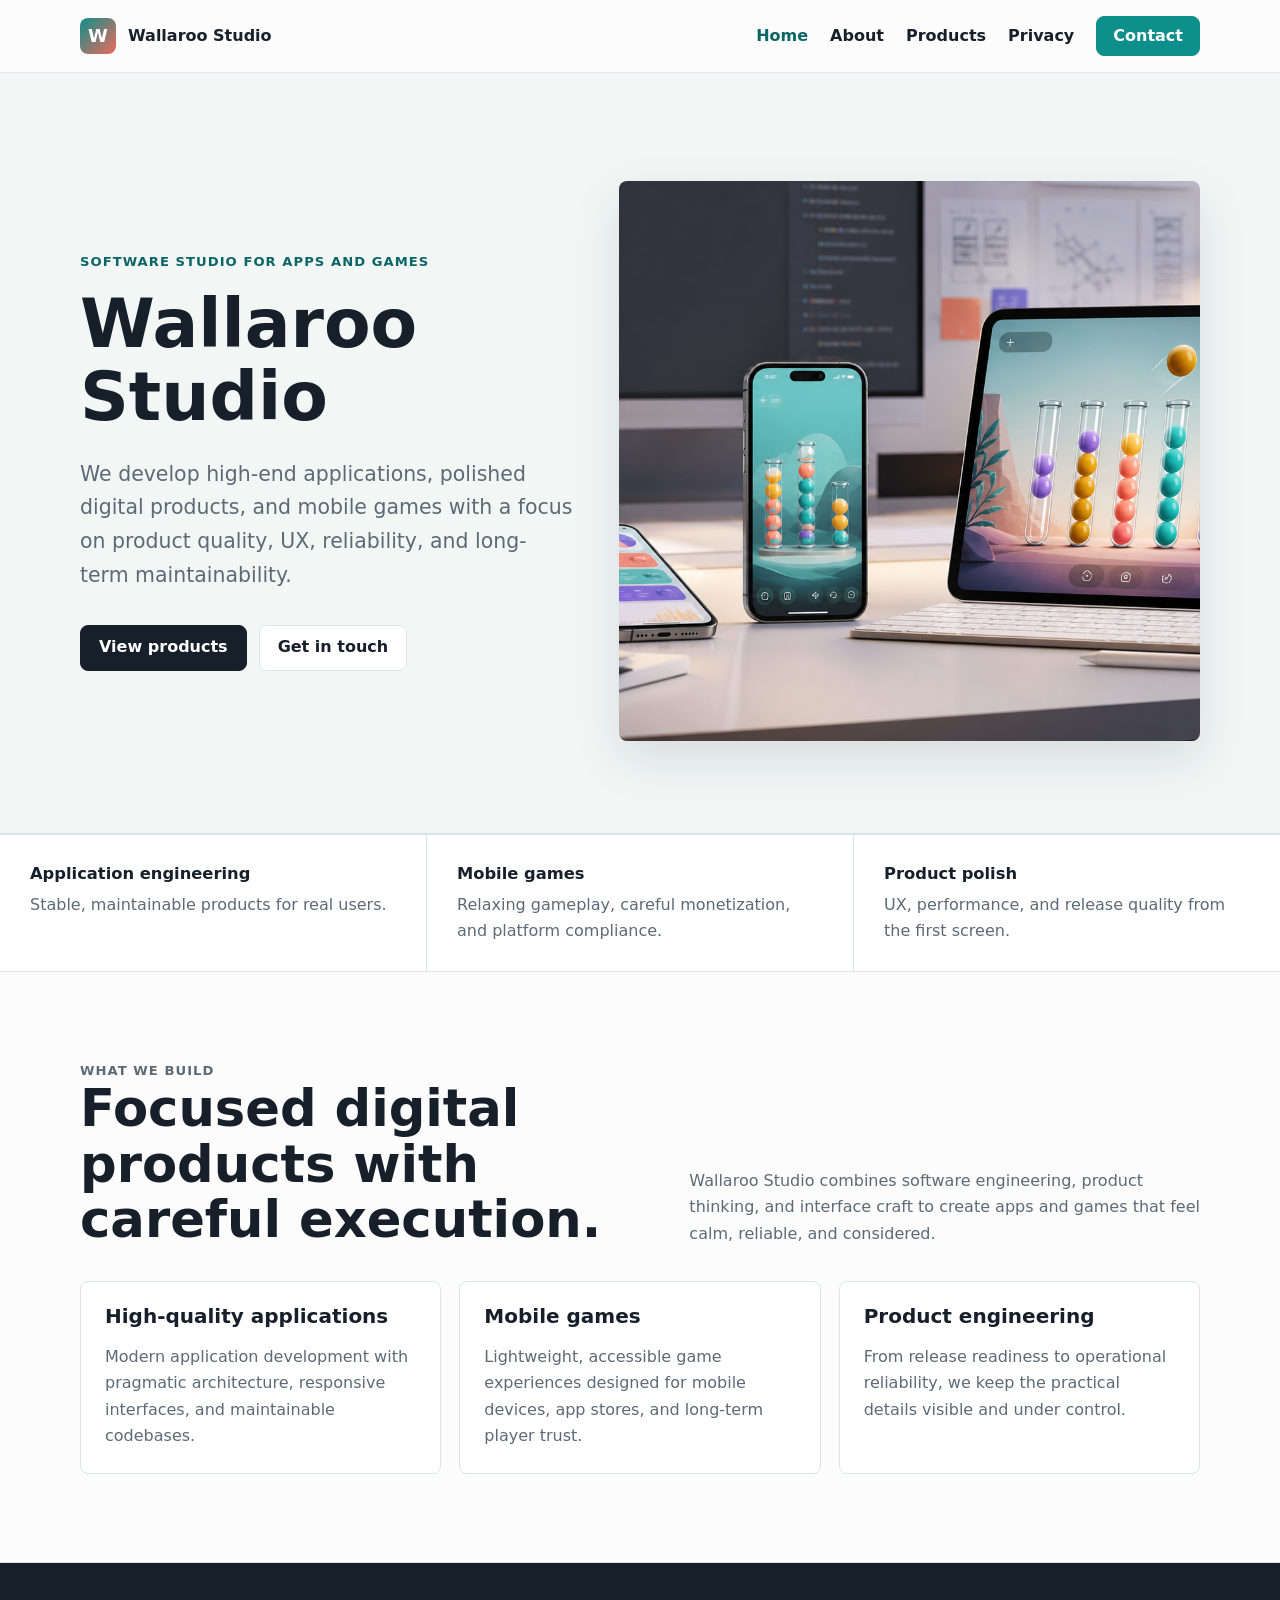
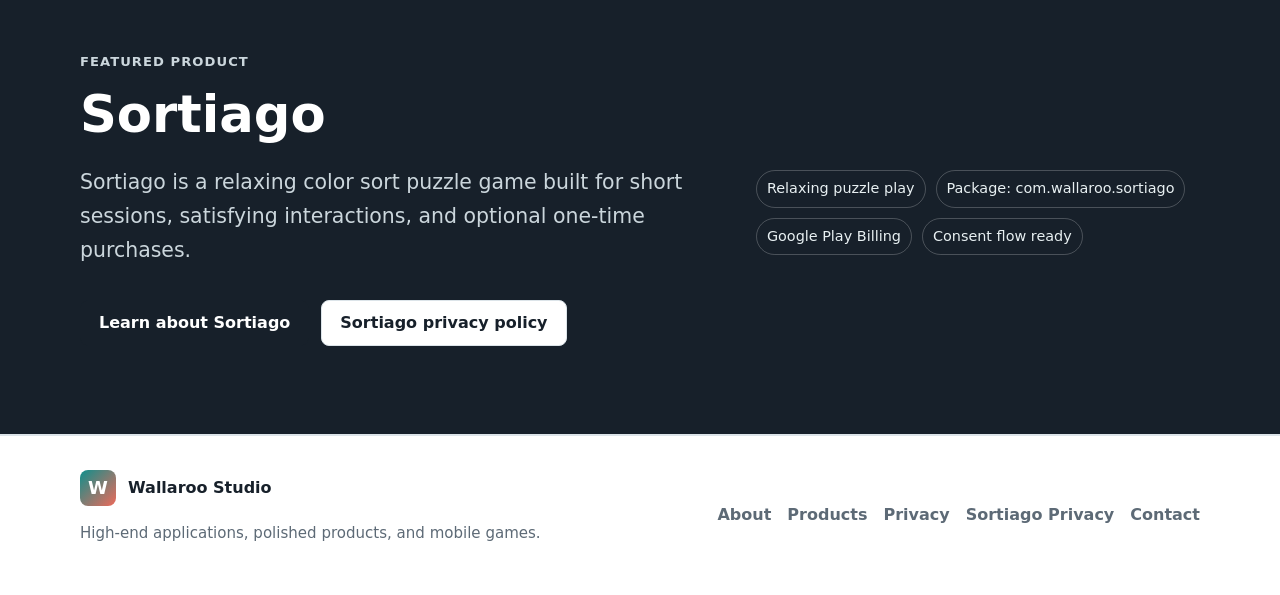
==== index.html @ 77008ae0 "init commit" ====
<!doctype html>
<html lang="en">
  <head>
    <meta charset="utf-8">
    <meta name="viewport" content="width=device-width, initial-scale=1">
    <title>Wallaroo Studio | High-End Applications and Mobile Games</title>
    <meta name="description" content="Wallaroo Studio develops polished applications, dependable digital products, and relaxing mobile games including Sortiago.">
    <link rel="canonical" href="https://wallaroo.studio/">
    <meta property="og:title" content="Wallaroo Studio">
    <meta property="og:description" content="High-end applications, product engineering, UX, reliability, and mobile games.">
    <meta property="og:type" content="website">
    <meta property="og:url" content="https://wallaroo.studio/">
    <link rel="icon" href="/assets/logo.svg" type="image/svg+xml">
    <link rel="stylesheet" href="/assets/site.css">
  </head>
  <body>
    <header class="site-header">
      <nav class="nav" aria-label="Main navigation">
        <a class="brand" href="/">
          <span class="brand-mark" aria-hidden="true">W</span>
          <span>Wallaroo Studio</span>
        </a>
        <ul class="nav-links">
          <li><a href="/" aria-current="page">Home</a></li>
          <li><a href="/about/">About</a></li>
          <li><a href="/products/">Products</a></li>
          <li><a href="/privacy/">Privacy</a></li>
          <li><a class="nav-cta" href="/contact/">Contact</a></li>
        </ul>
      </nav>
    </header>

    <main>
      <section class="hero">
        <div class="hero-inner">
          <div>
            <p class="eyebrow">Software studio for apps and games</p>
            <h1>Wallaroo Studio</h1>
            <p class="lead">
              We develop high-end applications, polished digital products, and mobile games with a focus on product quality, UX, reliability, and long-term maintainability.
            </p>
            <div class="hero-actions">
              <a class="button" href="/products/">View products</a>
              <a class="button secondary" href="/contact/">Get in touch</a>
            </div>
          </div>
          <div class="hero-media">
            <img src="/assets/studio-apps-hero.png" alt="Premium mobile app and color sort puzzle interfaces on studio devices">
          </div>
        </div>
      </section>

      <section class="proof-strip" aria-label="Studio focus">
        <div class="proof-item">
          <strong>Application engineering</strong>
          <span>Stable, maintainable products for real users.</span>
        </div>
        <div class="proof-item">
          <strong>Mobile games</strong>
          <span>Relaxing gameplay, careful monetization, and platform compliance.</span>
        </div>
        <div class="proof-item">
          <strong>Product polish</strong>
          <span>UX, performance, and release quality from the first screen.</span>
        </div>
      </section>

      <section class="section">
        <div class="section-heading">
          <div>
            <p class="eyebrow">What we build</p>
            <h2>Focused digital products with careful execution.</h2>
          </div>
          <p>
            Wallaroo Studio combines software engineering, product thinking, and interface craft to create apps and games that feel calm, reliable, and considered.
          </p>
        </div>
        <div class="grid">
          <article class="card">
            <h3>High-quality applications</h3>
            <p>Modern application development with pragmatic architecture, responsive interfaces, and maintainable codebases.</p>
          </article>
          <article class="card">
            <h3>Mobile games</h3>
            <p>Lightweight, accessible game experiences designed for mobile devices, app stores, and long-term player trust.</p>
          </article>
          <article class="card">
            <h3>Product engineering</h3>
            <p>From release readiness to operational reliability, we keep the practical details visible and under control.</p>
          </article>
        </div>
      </section>

      <section class="feature-band">
        <div class="section">
          <div>
            <p class="eyebrow">Featured product</p>
            <h2>Sortiago</h2>
            <p class="lead">
              Sortiago is a relaxing color sort puzzle game built for short sessions, satisfying interactions, and optional one-time purchases.
            </p>
            <div class="button-row">
              <a class="button" href="/products/">Learn about Sortiago</a>
              <a class="button secondary" href="/sortiago/privacy/">Sortiago privacy policy</a>
            </div>
          </div>
          <ul class="tag-list" aria-label="Sortiago details">
            <li>Relaxing puzzle play</li>
            <li>Package: com.wallaroo.sortiago</li>
            <li>Google Play Billing</li>
            <li>Consent flow ready</li>
          </ul>
        </div>
      </section>
    </main>

    <footer class="site-footer">
      <div class="footer-inner">
        <div>
          <a class="brand" href="/">
            <span class="brand-mark" aria-hidden="true">W</span>
            <span>Wallaroo Studio</span>
          </a>
          <p class="small">High-end applications, polished products, and mobile games.</p>
        </div>
        <div class="footer-links">
          <a href="/about/">About</a>
          <a href="/products/">Products</a>
          <a href="/privacy/">Privacy</a>
          <a href="/sortiago/privacy/">Sortiago Privacy</a>
          <a href="/contact/">Contact</a>
        </div>
      </div>
    </footer>
  </body>
</html>
---- assets/site.css ----
:root {
  color-scheme: light;
  --ink: #17202a;
  --muted: #5d6a76;
  --line: #dce4e9;
  --paper: #fbfcfb;
  --panel: #ffffff;
  --teal: #0f8f8c;
  --teal-dark: #0a6567;
  --coral: #ed6a5a;
  --amber: #d99a20;
  --violet: #7366c9;
  --shadow: 0 18px 48px rgba(23, 32, 42, 0.12);
  --radius: 8px;
  font-family:
    Inter, ui-sans-serif, system-ui, -apple-system, BlinkMacSystemFont, "Segoe UI",
    sans-serif;
}

* {
  box-sizing: border-box;
}

html {
  scroll-behavior: smooth;
}

body {
  margin: 0;
  background: var(--paper);
  color: var(--ink);
  font-size: 16px;
  line-height: 1.65;
  letter-spacing: 0;
}

img {
  display: block;
  max-width: 100%;
}

a {
  color: var(--teal-dark);
  text-underline-offset: 0.18em;
}

a:hover {
  color: var(--coral);
}

.site-header {
  position: sticky;
  top: 0;
  z-index: 10;
  border-bottom: 1px solid rgba(220, 228, 233, 0.82);
  background: rgba(251, 252, 251, 0.92);
  backdrop-filter: blur(16px);
}

.nav {
  display: flex;
  align-items: center;
  justify-content: space-between;
  gap: 24px;
  width: min(1120px, calc(100% - 40px));
  min-height: 72px;
  margin: 0 auto;
}

.brand {
  display: inline-flex;
  align-items: center;
  gap: 12px;
  color: var(--ink);
  font-weight: 800;
  text-decoration: none;
  white-space: nowrap;
}

.brand-mark {
  display: grid;
  width: 36px;
  height: 36px;
  place-items: center;
  border-radius: 8px;
  background: linear-gradient(135deg, var(--teal), var(--coral));
  color: white;
  font-size: 18px;
}

.nav-links {
  display: flex;
  align-items: center;
  gap: 22px;
  margin: 0;
  padding: 0;
  list-style: none;
}

.nav-links a {
  color: var(--ink);
  font-weight: 650;
  text-decoration: none;
}

.nav-links a[aria-current="page"] {
  color: var(--teal-dark);
}

.nav-cta {
  display: inline-flex;
  align-items: center;
  justify-content: center;
  min-height: 40px;
  padding: 0 16px;
  border: 1px solid var(--teal);
  border-radius: var(--radius);
  background: var(--teal);
  color: white !important;
}

.hero {
  position: relative;
  overflow: hidden;
  border-bottom: 1px solid var(--line);
  background: #f2f7f6;
}

.hero-inner {
  display: grid;
  grid-template-columns: minmax(0, 0.92fr) minmax(380px, 1.08fr);
  gap: 44px;
  align-items: center;
  width: min(1120px, calc(100% - 40px));
  min-height: min(760px, calc(100vh - 72px));
  margin: 0 auto;
  padding: 74px 0 58px;
}

.eyebrow {
  margin: 0 0 14px;
  color: var(--teal-dark);
  font-size: 0.82rem;
  font-weight: 800;
  letter-spacing: 0.08em;
  text-transform: uppercase;
}

h1,
h2,
h3 {
  margin: 0;
  line-height: 1.08;
  letter-spacing: 0;
}

h1 {
  max-width: 760px;
  font-size: clamp(2.45rem, 5.3vw, 5.2rem);
}

h2 {
  font-size: clamp(2rem, 4vw, 3.3rem);
}

h3 {
  font-size: 1.25rem;
}

.lead {
  max-width: 650px;
  margin: 24px 0 0;
  color: var(--muted);
  font-size: clamp(1.05rem, 2vw, 1.28rem);
}

.hero-actions,
.button-row {
  display: flex;
  flex-wrap: wrap;
  gap: 12px;
  margin-top: 32px;
}

.button {
  display: inline-flex;
  align-items: center;
  justify-content: center;
  min-height: 46px;
  padding: 0 18px;
  border: 1px solid var(--ink);
  border-radius: var(--radius);
  background: var(--ink);
  color: white;
  font-weight: 750;
  text-decoration: none;
}

.button.secondary {
  border-color: var(--line);
  background: white;
  color: var(--ink);
}

.hero-media {
  position: relative;
  min-height: 420px;
}

.hero-media img {
  width: 100%;
  height: min(560px, 60vw);
  min-height: 380px;
  object-fit: cover;
  border-radius: var(--radius);
  box-shadow: var(--shadow);
}

.proof-strip {
  display: grid;
  grid-template-columns: repeat(3, 1fr);
  gap: 1px;
  border-top: 1px solid var(--line);
  border-bottom: 1px solid var(--line);
  background: var(--line);
}

.proof-item {
  padding: 26px 30px;
  background: white;
}

.proof-item strong {
  display: block;
  font-size: 1.02rem;
}

.proof-item span {
  display: block;
  margin-top: 4px;
  color: var(--muted);
}

.section {
  width: min(1120px, calc(100% - 40px));
  margin: 0 auto;
  padding: 88px 0;
}

.section.compact {
  padding: 58px 0 86px;
}

.section-heading {
  display: grid;
  grid-template-columns: minmax(0, 0.8fr) minmax(280px, 0.72fr);
  gap: 42px;
  align-items: end;
  margin-bottom: 34px;
}

.section-heading p {
  margin: 0;
  color: var(--muted);
}

.grid {
  display: grid;
  grid-template-columns: repeat(3, 1fr);
  gap: 18px;
}

.grid.two {
  grid-template-columns: repeat(2, 1fr);
}

.card {
  min-height: 100%;
  padding: 24px;
  border: 1px solid var(--line);
  border-radius: var(--radius);
  background: var(--panel);
}

.card h3 {
  margin-bottom: 10px;
}

.card p,
.card li {
  color: var(--muted);
}

.card p:last-child {
  margin-bottom: 0;
}

.feature-band {
  border-top: 1px solid var(--line);
  border-bottom: 1px solid var(--line);
  background: #17202a;
  color: white;
}

.feature-band .section {
  display: grid;
  grid-template-columns: minmax(0, 0.82fr) minmax(300px, 0.58fr);
  gap: 48px;
  align-items: center;
}

.feature-band p {
  color: #cbd6dc;
}

.tag-list {
  display: flex;
  flex-wrap: wrap;
  gap: 10px;
  margin: 28px 0 0;
  padding: 0;
  list-style: none;
}

.tag-list li {
  padding: 6px 10px;
  border: 1px solid rgba(255, 255, 255, 0.22);
  border-radius: 999px;
  color: #e8f0f2;
  font-size: 0.9rem;
}

.page-hero {
  border-bottom: 1px solid var(--line);
  background: #f2f7f6;
}

.page-hero .section {
  padding: 76px 0 64px;
}

.content {
  max-width: 820px;
}

.content h2 {
  margin-top: 42px;
  font-size: clamp(1.55rem, 3vw, 2.25rem);
}

.content h3 {
  margin-top: 30px;
}

.content p,
.content li {
  color: var(--muted);
}

.content ul {
  padding-left: 1.25rem;
}

.notice {
  margin: 28px 0;
  padding: 18px 20px;
  border-left: 4px solid var(--amber);
  border-radius: var(--radius);
  background: #fff8e8;
}

.product-layout {
  display: grid;
  grid-template-columns: minmax(0, 0.75fr) minmax(320px, 0.55fr);
  gap: 26px;
  align-items: start;
}

.product-shot {
  overflow: hidden;
  border: 1px solid var(--line);
  border-radius: var(--radius);
  background: white;
}

.product-shot img {
  width: 100%;
  aspect-ratio: 4 / 3;
  object-fit: cover;
}

.meta-list {
  display: grid;
  gap: 12px;
  margin: 0;
  padding: 0;
  list-style: none;
}

.meta-list li {
  padding-bottom: 12px;
  border-bottom: 1px solid var(--line);
}

.meta-list strong {
  display: block;
}

.site-footer {
  border-top: 1px solid var(--line);
  background: white;
}

.footer-inner {
  display: grid;
  grid-template-columns: 1fr auto;
  gap: 28px;
  align-items: center;
  width: min(1120px, calc(100% - 40px));
  margin: 0 auto;
  padding: 34px 0;
}

.footer-links {
  display: flex;
  flex-wrap: wrap;
  gap: 16px;
}

.footer-links a {
  color: var(--muted);
  font-weight: 650;
  text-decoration: none;
}

.small {
  color: var(--muted);
  font-size: 0.94rem;
}

@media (max-width: 860px) {
  .nav {
    align-items: flex-start;
    flex-direction: column;
    gap: 14px;
    padding: 16px 0;
  }

  .nav-links {
    width: 100%;
    gap: 12px;
    overflow-x: auto;
    padding-bottom: 4px;
  }

  .nav-links a {
    white-space: nowrap;
  }

  .hero-inner,
  .section-heading,
  .feature-band .section,
  .product-layout,
  .footer-inner {
    grid-template-columns: 1fr;
  }

  .hero-inner {
    min-height: auto;
    padding-top: 54px;
  }

  .hero-media {
    min-height: auto;
  }

  .hero-media img {
    height: auto;
    min-height: 0;
    aspect-ratio: 16 / 10;
  }

  .proof-strip,
  .grid,
  .grid.two {
    grid-template-columns: 1fr;
  }

  .section {
    padding: 62px 0;
  }
}

@media (max-width: 540px) {
  .nav,
  .section,
  .footer-inner,
  .hero-inner {
    width: min(100% - 28px, 1120px);
  }

  .brand {
    white-space: normal;
  }

  .nav-links {
    font-size: 0.94rem;
  }

  .nav-cta {
    min-height: 36px;
    padding: 0 12px;
  }

  .proof-item,
  .card {
    padding: 20px;
  }
}
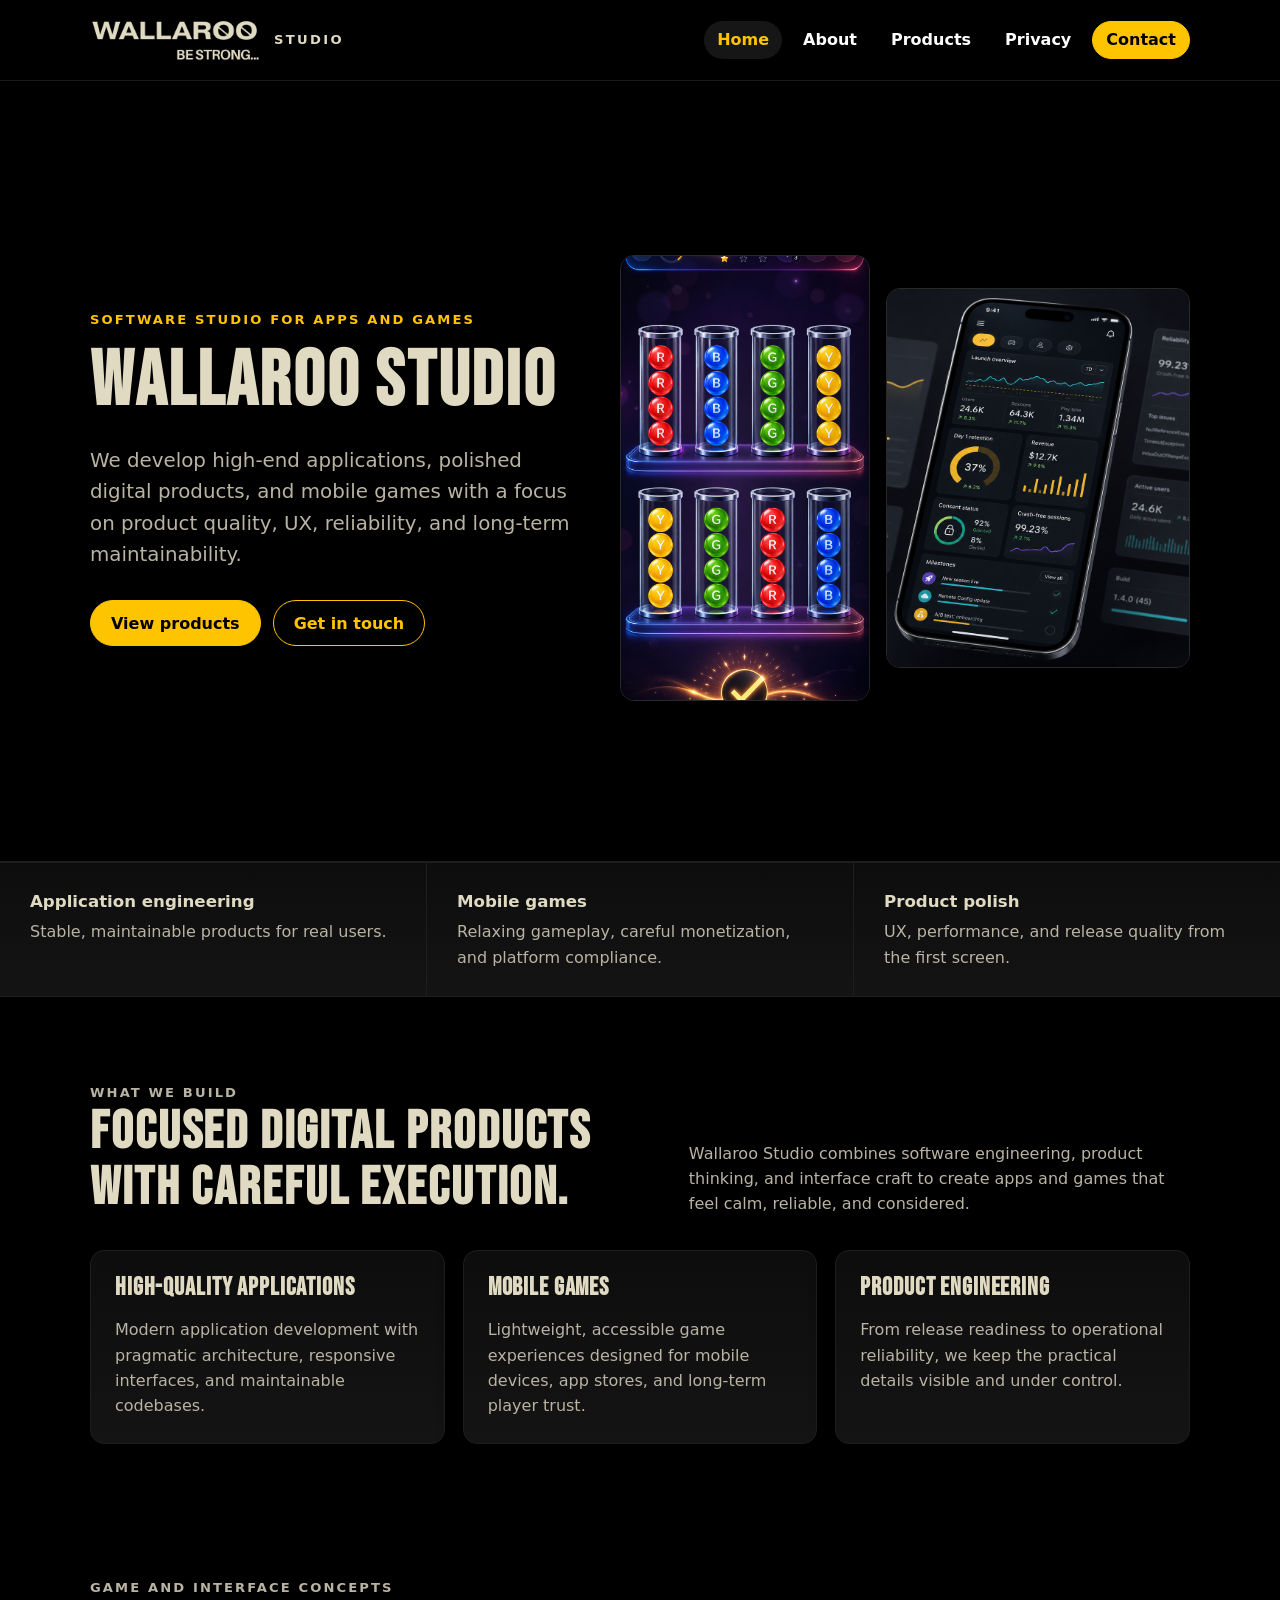
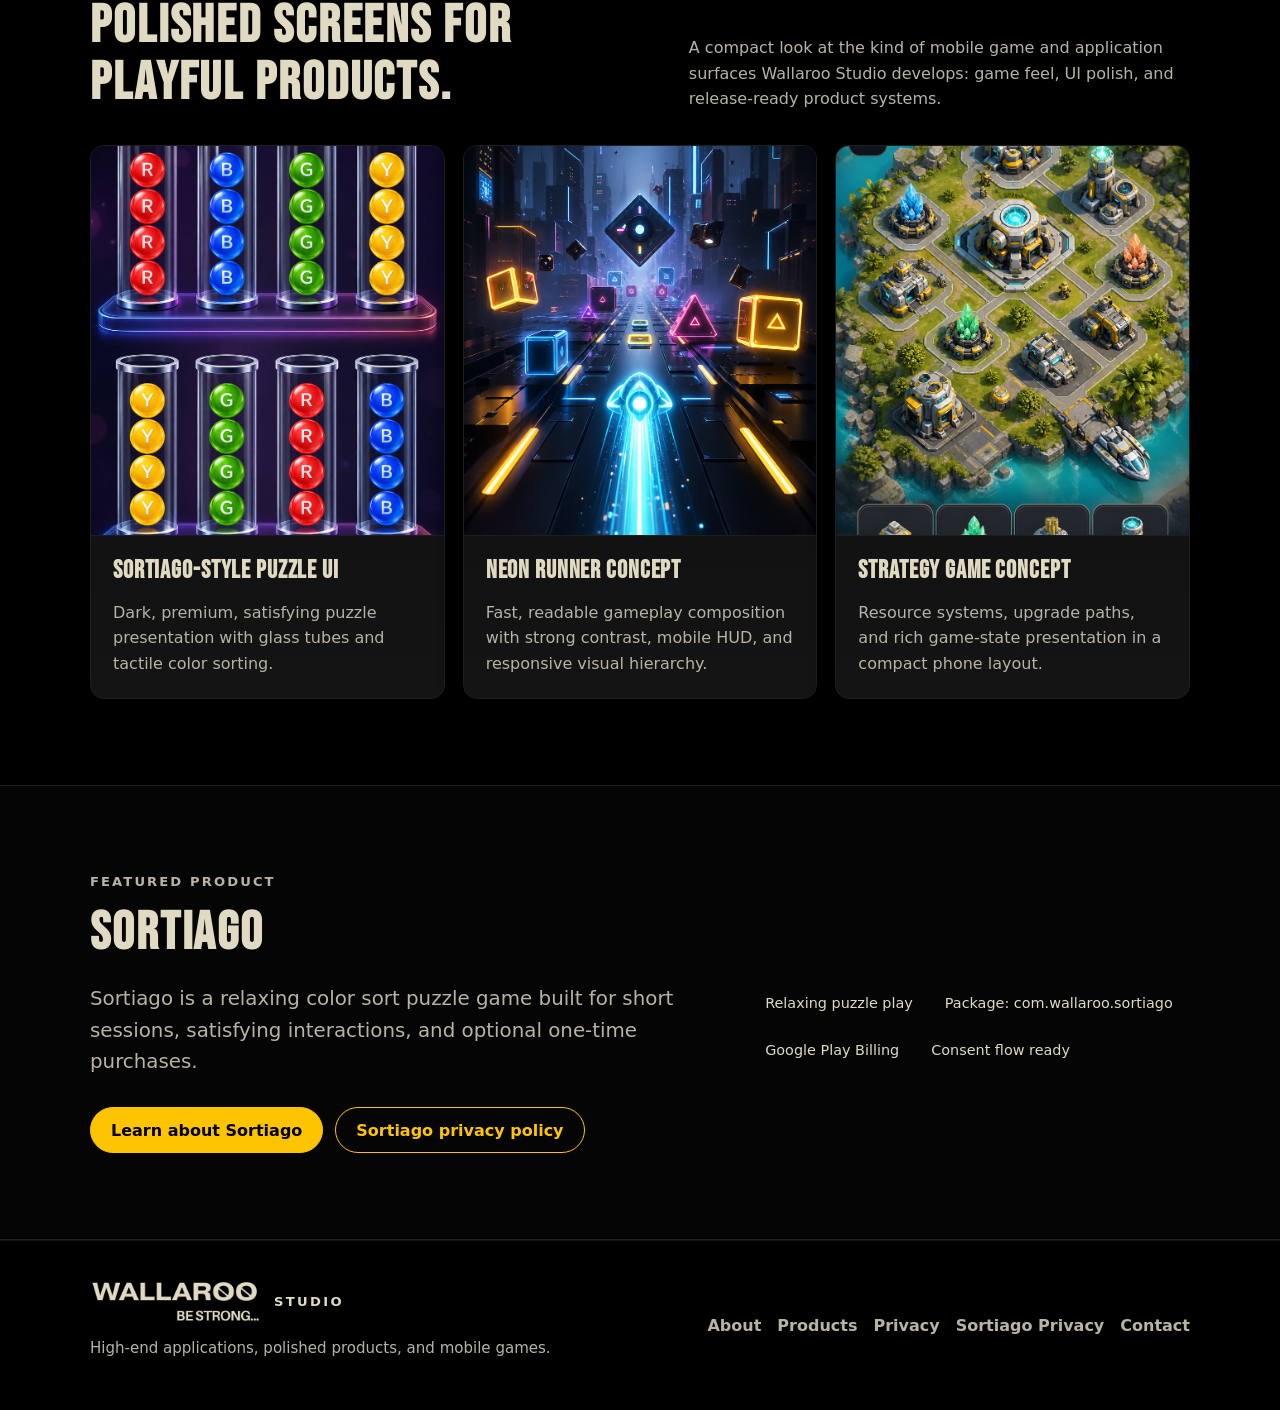
==== commit 5466aa05: "Align studio website with Wallaroo brand" ====
--- a/index.html
+++ b/index.html
@@ -11,6 +11,9 @@
     <meta property="og:type" content="website">
     <meta property="og:url" content="https://wallaroo.studio/">
     <link rel="icon" href="/assets/logo.svg" type="image/svg+xml">
+    <link rel="preconnect" href="https://fonts.googleapis.com">
+    <link rel="preconnect" href="https://fonts.gstatic.com" crossorigin>
+    <link href="https://fonts.googleapis.com/css2?family=Bebas+Neue&display=swap" rel="stylesheet">
     <link rel="stylesheet" href="/assets/site.css">
   </head>
   <body>
@@ -18,7 +21,7 @@
       <nav class="nav" aria-label="Main navigation">
         <a class="brand" href="/">
           <span class="brand-mark" aria-hidden="true">W</span>
-          <span>Wallaroo Studio</span>
+          <span>Studio</span>
         </a>
         <ul class="nav-links">
           <li><a href="/" aria-current="page">Home</a></li>
@@ -45,7 +48,8 @@
             </div>
           </div>
           <div class="hero-media">
-            <img src="/assets/studio-apps-hero.png" alt="Premium mobile app and color sort puzzle interfaces on studio devices">
+            <img class="hero-tall" src="/assets/game-sortiago-style.png" alt="Sortiago-style glossy color sort puzzle game interface">
+            <img class="hero-wide" src="/assets/app-reliability-dashboard.png" alt="Premium mobile app dashboard interface for product reliability and launch metrics">
           </div>
         </div>
       </section>
@@ -91,6 +95,41 @@
         </div>
       </section>
 
+      <section class="section compact">
+        <div class="section-heading">
+          <div>
+            <p class="eyebrow">Game and interface concepts</p>
+            <h2>Polished screens for playful products.</h2>
+          </div>
+          <p>
+            A compact look at the kind of mobile game and application surfaces Wallaroo Studio develops: game feel, UI polish, and release-ready product systems.
+          </p>
+        </div>
+        <div class="showcase-grid">
+          <article class="showcase-card">
+            <img src="/assets/game-sortiago-style.png" alt="Glossy Sortiago-style color sort puzzle game screen">
+            <div class="showcase-copy">
+              <h3>Sortiago-style puzzle UI</h3>
+              <p>Dark, premium, satisfying puzzle presentation with glass tubes and tactile color sorting.</p>
+            </div>
+          </article>
+          <article class="showcase-card">
+            <img src="/assets/game-neon-runner.png" alt="Imaginary neon mobile runner game interface">
+            <div class="showcase-copy">
+              <h3>Neon runner concept</h3>
+              <p>Fast, readable gameplay composition with strong contrast, mobile HUD, and responsive visual hierarchy.</p>
+            </div>
+          </article>
+          <article class="showcase-card">
+            <img src="/assets/game-island-strategy.png" alt="Imaginary mobile strategy game interface with island base">
+            <div class="showcase-copy">
+              <h3>Strategy game concept</h3>
+              <p>Resource systems, upgrade paths, and rich game-state presentation in a compact phone layout.</p>
+            </div>
+          </article>
+        </div>
+      </section>
+
       <section class="feature-band">
         <div class="section">
           <div>
@@ -119,7 +158,7 @@
         <div>
           <a class="brand" href="/">
             <span class="brand-mark" aria-hidden="true">W</span>
-            <span>Wallaroo Studio</span>
+            <span>Studio</span>
           </a>
           <p class="small">High-end applications, polished products, and mobile games.</p>
         </div>
--- a/assets/site.css
+++ b/assets/site.css
@@ -1,37 +1,60 @@
 :root {
-  color-scheme: light;
-  --ink: #17202a;
-  --muted: #5d6a76;
-  --line: #dce4e9;
-  --paper: #fbfcfb;
-  --panel: #ffffff;
-  --teal: #0f8f8c;
-  --teal-dark: #0a6567;
-  --coral: #ed6a5a;
-  --amber: #d99a20;
-  --violet: #7366c9;
-  --shadow: 0 18px 48px rgba(23, 32, 42, 0.12);
-  --radius: 8px;
-  font-family:
-    Inter, ui-sans-serif, system-ui, -apple-system, BlinkMacSystemFont, "Segoe UI",
-    sans-serif;
+  color-scheme: dark;
+  --bg: #000;
+  --panel: #0d0d0d;
+  --panel-alt: #141414;
+  --ink: #fff;
+  --muted: #b9b3a4;
+  --brand: #ffc400;
+  --brand-rgb: 255 196 0;
+  --accent: #ffe066;
+  --line: #1e1e1e;
+  --soft-line: #292929;
+  --cream: #e1dac2;
+  --radius-sm: 8px;
+  --radius-md: 14px;
+  --radius-lg: 20px;
+  --shadow: 0 24px 70px rgba(0, 0, 0, 0.62);
+  --transition: 150ms cubic-bezier(.4, 0, .2, 1);
+  font-family: Inter, ui-sans-serif, system-ui, -apple-system, BlinkMacSystemFont, "Segoe UI", sans-serif;
 }
 
 * {
   box-sizing: border-box;
 }
 
-html {
-  scroll-behavior: smooth;
-}
-
+html,
 body {
   margin: 0;
-  background: var(--paper);
+  padding: 0;
+  background: var(--bg);
   color: var(--ink);
   font-size: 16px;
-  line-height: 1.65;
+  line-height: 1.58;
   letter-spacing: 0;
+  -webkit-font-smoothing: antialiased;
+  text-rendering: optimizeLegibility;
+}
+
+body::before {
+  content: "";
+  position: fixed;
+  inset: 0;
+  z-index: -2;
+  background:
+    radial-gradient(circle at 18% 12%, rgba(var(--brand-rgb), .18), transparent 28rem),
+    radial-gradient(circle at 80% 24%, rgba(0, 180, 255, .10), transparent 24rem),
+    linear-gradient(180deg, #050505 0%, #000 58%);
+}
+
+body::after {
+  content: "";
+  position: fixed;
+  inset: 0;
+  z-index: -1;
+  pointer-events: none;
+  background: repeating-linear-gradient(70deg, rgba(var(--brand-rgb), .035) 0 2px, transparent 2px 7px);
+  opacity: .25;
 }
 
 img {
@@ -40,21 +63,22 @@
 }
 
 a {
-  color: var(--teal-dark);
-  text-underline-offset: 0.18em;
+  color: var(--brand);
+  text-decoration: none;
 }
 
 a:hover {
-  color: var(--coral);
+  color: var(--accent);
+  text-decoration: underline;
 }
 
 .site-header {
   position: sticky;
   top: 0;
-  z-index: 10;
-  border-bottom: 1px solid rgba(220, 228, 233, 0.82);
-  background: rgba(251, 252, 251, 0.92);
-  backdrop-filter: blur(16px);
+  z-index: 50;
+  border-bottom: 1px solid #191919;
+  background: rgba(0, 0, 0, .88);
+  backdrop-filter: saturate(1.5) blur(8px);
 }
 
 .nav {
@@ -62,8 +86,8 @@
   align-items: center;
   justify-content: space-between;
   gap: 24px;
-  width: min(1120px, calc(100% - 40px));
-  min-height: 72px;
+  width: min(1100px, 92%);
+  min-height: 80px;
   margin: 0 auto;
 }
 
@@ -71,78 +95,95 @@
   display: inline-flex;
   align-items: center;
   gap: 12px;
-  color: var(--ink);
-  font-weight: 800;
+  color: var(--cream);
+  font-weight: 900;
+  line-height: 1;
   text-decoration: none;
-  white-space: nowrap;
+  text-transform: uppercase;
 }
 
 .brand-mark {
-  display: grid;
-  width: 36px;
-  height: 36px;
-  place-items: center;
-  border-radius: 8px;
-  background: linear-gradient(135deg, var(--teal), var(--coral));
-  color: white;
-  font-size: 18px;
+  width: 172px;
+  height: 42px;
+  border-radius: 0;
+  background: url("/assets/wallaroo-logo.png") left center / contain no-repeat;
+  color: transparent;
+  overflow: hidden;
+  text-indent: -999px;
+}
+
+.brand img {
+  width: 230px;
+  height: 56px;
+  object-fit: contain;
+}
+
+.brand span:last-child:not(.brand-mark) {
+  color: var(--cream);
+  font-size: .82rem;
+  letter-spacing: .18em;
 }
 
 .nav-links {
   display: flex;
   align-items: center;
-  gap: 22px;
+  gap: 8px;
   margin: 0;
   padding: 0;
   list-style: none;
 }
 
 .nav-links a {
+  display: inline-flex;
+  align-items: center;
+  min-height: 38px;
+  padding: 0 13px;
+  border-radius: 999px;
   color: var(--ink);
-  font-weight: 650;
+  font-weight: 700;
   text-decoration: none;
 }
 
+.nav-links a:hover,
 .nav-links a[aria-current="page"] {
-  color: var(--teal-dark);
-}
-
-.nav-cta {
-  display: inline-flex;
-  align-items: center;
-  justify-content: center;
-  min-height: 40px;
-  padding: 0 16px;
-  border: 1px solid var(--teal);
-  border-radius: var(--radius);
-  background: var(--teal);
-  color: white !important;
+  background: #161616;
+  color: var(--brand);
+}
+
+.nav-links .nav-cta {
+  border: 1px solid var(--brand);
+  background: var(--brand);
+  color: #000;
+}
+
+.nav-links .nav-cta:hover {
+  background: var(--accent);
+  color: #000;
 }
 
 .hero {
   position: relative;
   overflow: hidden;
   border-bottom: 1px solid var(--line);
-  background: #f2f7f6;
 }
 
 .hero-inner {
   display: grid;
-  grid-template-columns: minmax(0, 0.92fr) minmax(380px, 1.08fr);
+  grid-template-columns: minmax(0, .92fr) minmax(360px, 1.08fr);
   gap: 44px;
   align-items: center;
-  width: min(1120px, calc(100% - 40px));
-  min-height: min(760px, calc(100vh - 72px));
+  width: min(1100px, 92%);
+  min-height: min(780px, calc(100vh - 80px));
   margin: 0 auto;
-  padding: 74px 0 58px;
+  padding: 78px 0 64px;
 }
 
 .eyebrow {
-  margin: 0 0 14px;
-  color: var(--teal-dark);
-  font-size: 0.82rem;
-  font-weight: 800;
-  letter-spacing: 0.08em;
+  margin: 0 0 12px;
+  color: var(--brand);
+  font-size: .82rem;
+  font-weight: 900;
+  letter-spacing: .16em;
   text-transform: uppercase;
 }
 
@@ -150,28 +191,31 @@
 h2,
 h3 {
   margin: 0;
-  line-height: 1.08;
-  letter-spacing: 0;
+  color: var(--cream);
+  font-family: "Bebas Neue", Impact, Haettenschweiler, "Arial Narrow Bold", sans-serif;
+  font-weight: 800;
+  line-height: 1.05;
+  letter-spacing: .035em;
 }
 
 h1 {
-  max-width: 760px;
-  font-size: clamp(2.45rem, 5.3vw, 5.2rem);
+  max-width: 780px;
+  font-size: clamp(2.65rem, 6vw, 5.7rem);
 }
 
 h2 {
-  font-size: clamp(2rem, 4vw, 3.3rem);
+  font-size: clamp(2rem, 4.2vw, 3.45rem);
 }
 
 h3 {
-  font-size: 1.25rem;
+  font-size: 1.55rem;
 }
 
 .lead {
-  max-width: 650px;
-  margin: 24px 0 0;
-  color: var(--muted);
-  font-size: clamp(1.05rem, 2vw, 1.28rem);
+  max-width: 680px;
+  margin: 22px 0 0;
+  color: var(--muted);
+  font-size: clamp(1.06rem, 2vw, 1.24rem);
 }
 
 .hero-actions,
@@ -179,7 +223,7 @@
   display: flex;
   flex-wrap: wrap;
   gap: 12px;
-  margin-top: 32px;
+  margin-top: 30px;
 }
 
 .button {
@@ -187,33 +231,64 @@
   align-items: center;
   justify-content: center;
   min-height: 46px;
-  padding: 0 18px;
-  border: 1px solid var(--ink);
-  border-radius: var(--radius);
-  background: var(--ink);
-  color: white;
-  font-weight: 750;
+  padding: 0 20px;
+  border: 1px solid var(--brand);
+  border-radius: 999px;
+  background: var(--brand);
+  color: #000;
+  font-weight: 800;
   text-decoration: none;
+  transition: transform var(--transition), background var(--transition), border-color var(--transition);
+}
+
+.button:hover {
+  background: var(--accent);
+  border-color: var(--accent);
+  color: #000;
+  text-decoration: none;
+}
+
+.button:active {
+  transform: translateY(1px);
 }
 
 .button.secondary {
-  border-color: var(--line);
-  background: white;
-  color: var(--ink);
+  border-color: var(--brand);
+  background: transparent;
+  color: var(--brand);
+}
+
+.button.secondary:hover {
+  background: rgba(var(--brand-rgb), .12);
+  color: var(--accent);
 }
 
 .hero-media {
-  position: relative;
-  min-height: 420px;
+  display: grid;
+  grid-template-columns: .76fr .92fr;
+  gap: 16px;
+  align-items: center;
+}
+
+.hero-media img,
+.product-shot img,
+.showcase-card img {
+  width: 100%;
+  object-fit: cover;
 }
 
 .hero-media img {
-  width: 100%;
-  height: min(560px, 60vw);
-  min-height: 380px;
-  object-fit: cover;
-  border-radius: var(--radius);
+  border: 1px solid var(--soft-line);
+  border-radius: var(--radius-md);
   box-shadow: var(--shadow);
+}
+
+.hero-media .hero-tall {
+  aspect-ratio: 9 / 16;
+}
+
+.hero-media .hero-wide {
+  aspect-ratio: 4 / 5;
 }
 
 .proof-strip {
@@ -227,12 +302,13 @@
 
 .proof-item {
   padding: 26px 30px;
-  background: white;
+  background: linear-gradient(180deg, var(--panel), var(--panel-alt));
 }
 
 .proof-item strong {
   display: block;
-  font-size: 1.02rem;
+  color: var(--cream);
+  font-size: 1.04rem;
 }
 
 .proof-item span {
@@ -242,18 +318,18 @@
 }
 
 .section {
-  width: min(1120px, calc(100% - 40px));
+  width: min(1100px, 92%);
   margin: 0 auto;
-  padding: 88px 0;
+  padding: 86px 0;
 }
 
 .section.compact {
-  padding: 58px 0 86px;
+  padding: 48px 0 86px;
 }
 
 .section-heading {
   display: grid;
-  grid-template-columns: minmax(0, 0.8fr) minmax(280px, 0.72fr);
+  grid-template-columns: minmax(0, .8fr) minmax(280px, .72fr);
   gap: 42px;
   align-items: end;
   margin-bottom: 34px;
@@ -264,7 +340,8 @@
   color: var(--muted);
 }
 
-.grid {
+.grid,
+.showcase-grid {
   display: grid;
   grid-template-columns: repeat(3, 1fr);
   gap: 18px;
@@ -274,43 +351,65 @@
   grid-template-columns: repeat(2, 1fr);
 }
 
-.card {
+.card,
+.showcase-card {
   min-height: 100%;
   padding: 24px;
   border: 1px solid var(--line);
-  border-radius: var(--radius);
-  background: var(--panel);
-}
-
-.card h3 {
+  border-radius: var(--radius-md);
+  background: linear-gradient(180deg, var(--panel), var(--panel-alt));
+  box-shadow: 0 4px 24px rgba(0, 0, 0, .35);
+}
+
+.card h3,
+.showcase-card h3 {
   margin-bottom: 10px;
 }
 
 .card p,
-.card li {
-  color: var(--muted);
-}
-
-.card p:last-child {
+.card li,
+.showcase-card p {
+  color: var(--muted);
+}
+
+.card p:last-child,
+.showcase-card p:last-child {
   margin-bottom: 0;
+}
+
+.showcase-card {
+  overflow: hidden;
+  padding: 0;
+}
+
+.showcase-card img {
+  height: 390px;
+  border-bottom: 1px solid var(--line);
+}
+
+.showcase-card.landscape img {
+  height: 260px;
+}
+
+.showcase-card .showcase-copy {
+  padding: 22px;
 }
 
 .feature-band {
   border-top: 1px solid var(--line);
   border-bottom: 1px solid var(--line);
-  background: #17202a;
-  color: white;
+  background: #050505;
 }
 
 .feature-band .section {
   display: grid;
-  grid-template-columns: minmax(0, 0.82fr) minmax(300px, 0.58fr);
+  grid-template-columns: minmax(0, .82fr) minmax(300px, .58fr);
   gap: 48px;
   align-items: center;
 }
 
 .feature-band p {
-  color: #cbd6dc;
+  color: var(--muted);
 }
 
 .tag-list {
@@ -323,16 +422,19 @@
 }
 
 .tag-list li {
-  padding: 6px 10px;
-  border: 1px solid rgba(255, 255, 255, 0.22);
+  padding: 7px 11px;
+  border: 1px solid rgba(var(--brand-rgb), .35);
   border-radius: 999px;
-  color: #e8f0f2;
-  font-size: 0.9rem;
+  color: var(--cream);
+  background: rgba(var(--brand-rgb), .08);
+  font-size: .9rem;
 }
 
 .page-hero {
   border-bottom: 1px solid var(--line);
-  background: #f2f7f6;
+  background:
+    radial-gradient(circle at 14% 0%, rgba(var(--brand-rgb), .18), transparent 24rem),
+    #050505;
 }
 
 .page-hero .section {
@@ -340,12 +442,12 @@
 }
 
 .content {
-  max-width: 820px;
+  max-width: 840px;
 }
 
 .content h2 {
   margin-top: 42px;
-  font-size: clamp(1.55rem, 3vw, 2.25rem);
+  font-size: clamp(1.7rem, 3vw, 2.45rem);
 }
 
 .content h3 {
@@ -364,14 +466,15 @@
 .notice {
   margin: 28px 0;
   padding: 18px 20px;
-  border-left: 4px solid var(--amber);
-  border-radius: var(--radius);
-  background: #fff8e8;
+  border-left: 4px solid var(--brand);
+  border-radius: var(--radius-md);
+  background: rgba(var(--brand-rgb), .09);
+  color: var(--cream);
 }
 
 .product-layout {
   display: grid;
-  grid-template-columns: minmax(0, 0.75fr) minmax(320px, 0.55fr);
+  grid-template-columns: minmax(0, .75fr) minmax(320px, .55fr);
   gap: 26px;
   align-items: start;
 }
@@ -379,14 +482,12 @@
 .product-shot {
   overflow: hidden;
   border: 1px solid var(--line);
-  border-radius: var(--radius);
-  background: white;
+  border-radius: var(--radius-md);
+  background: var(--panel);
 }
 
 .product-shot img {
-  width: 100%;
-  aspect-ratio: 4 / 3;
-  object-fit: cover;
+  aspect-ratio: 16 / 9;
 }
 
 .meta-list {
@@ -400,15 +501,17 @@
 .meta-list li {
   padding-bottom: 12px;
   border-bottom: 1px solid var(--line);
+  color: var(--muted);
 }
 
 .meta-list strong {
   display: block;
+  color: var(--cream);
 }
 
 .site-footer {
-  border-top: 1px solid var(--line);
-  background: white;
+  border-top: 1px solid #141414;
+  background: #000;
 }
 
 .footer-inner {
@@ -416,7 +519,7 @@
   grid-template-columns: 1fr auto;
   gap: 28px;
   align-items: center;
-  width: min(1120px, calc(100% - 40px));
+  width: min(1100px, 92%);
   margin: 0 auto;
   padding: 34px 0;
 }
@@ -429,16 +532,27 @@
 
 .footer-links a {
   color: var(--muted);
-  font-weight: 650;
+  font-weight: 700;
   text-decoration: none;
 }
 
+.footer-links a:hover {
+  color: var(--brand);
+}
+
 .small {
   color: var(--muted);
-  font-size: 0.94rem;
-}
-
-@media (max-width: 860px) {
+  font-size: .94rem;
+}
+
+button:focus-visible,
+.button:focus-visible,
+a:focus-visible {
+  outline: 2px solid var(--brand);
+  outline-offset: 2px;
+}
+
+@media (max-width: 900px) {
   .nav {
     align-items: flex-start;
     flex-direction: column;
@@ -448,7 +562,7 @@
 
   .nav-links {
     width: 100%;
-    gap: 12px;
+    gap: 8px;
     overflow-x: auto;
     padding-bottom: 4px;
   }
@@ -470,20 +584,18 @@
     padding-top: 54px;
   }
 
-  .hero-media {
-    min-height: auto;
-  }
-
-  .hero-media img {
-    height: auto;
-    min-height: 0;
-    aspect-ratio: 16 / 10;
-  }
-
   .proof-strip,
   .grid,
-  .grid.two {
+  .grid.two,
+  .showcase-grid {
     grid-template-columns: 1fr;
+  }
+
+  .showcase-card img,
+  .showcase-card.landscape img {
+    height: auto;
+    max-height: none;
+    aspect-ratio: 16 / 11;
   }
 
   .section {
@@ -491,25 +603,22 @@
   }
 }
 
-@media (max-width: 540px) {
-  .nav,
-  .section,
-  .footer-inner,
-  .hero-inner {
-    width: min(100% - 28px, 1120px);
-  }
-
-  .brand {
-    white-space: normal;
-  }
-
-  .nav-links {
-    font-size: 0.94rem;
-  }
-
-  .nav-cta {
-    min-height: 36px;
-    padding: 0 12px;
+@media (max-width: 560px) {
+  .brand-mark {
+    width: 142px;
+    height: 36px;
+  }
+
+  .brand span:last-child:not(.brand-mark) {
+    font-size: .72rem;
+  }
+
+  .hero-media {
+    grid-template-columns: 1fr;
+  }
+
+  .hero-media .hero-wide {
+    display: none;
   }
 
   .proof-item,
@@ -517,3 +626,10 @@
     padding: 20px;
   }
 }
+
+@media (prefers-reduced-motion: reduce) {
+  * {
+    animation: none !important;
+    transition: none !important;
+  }
+}
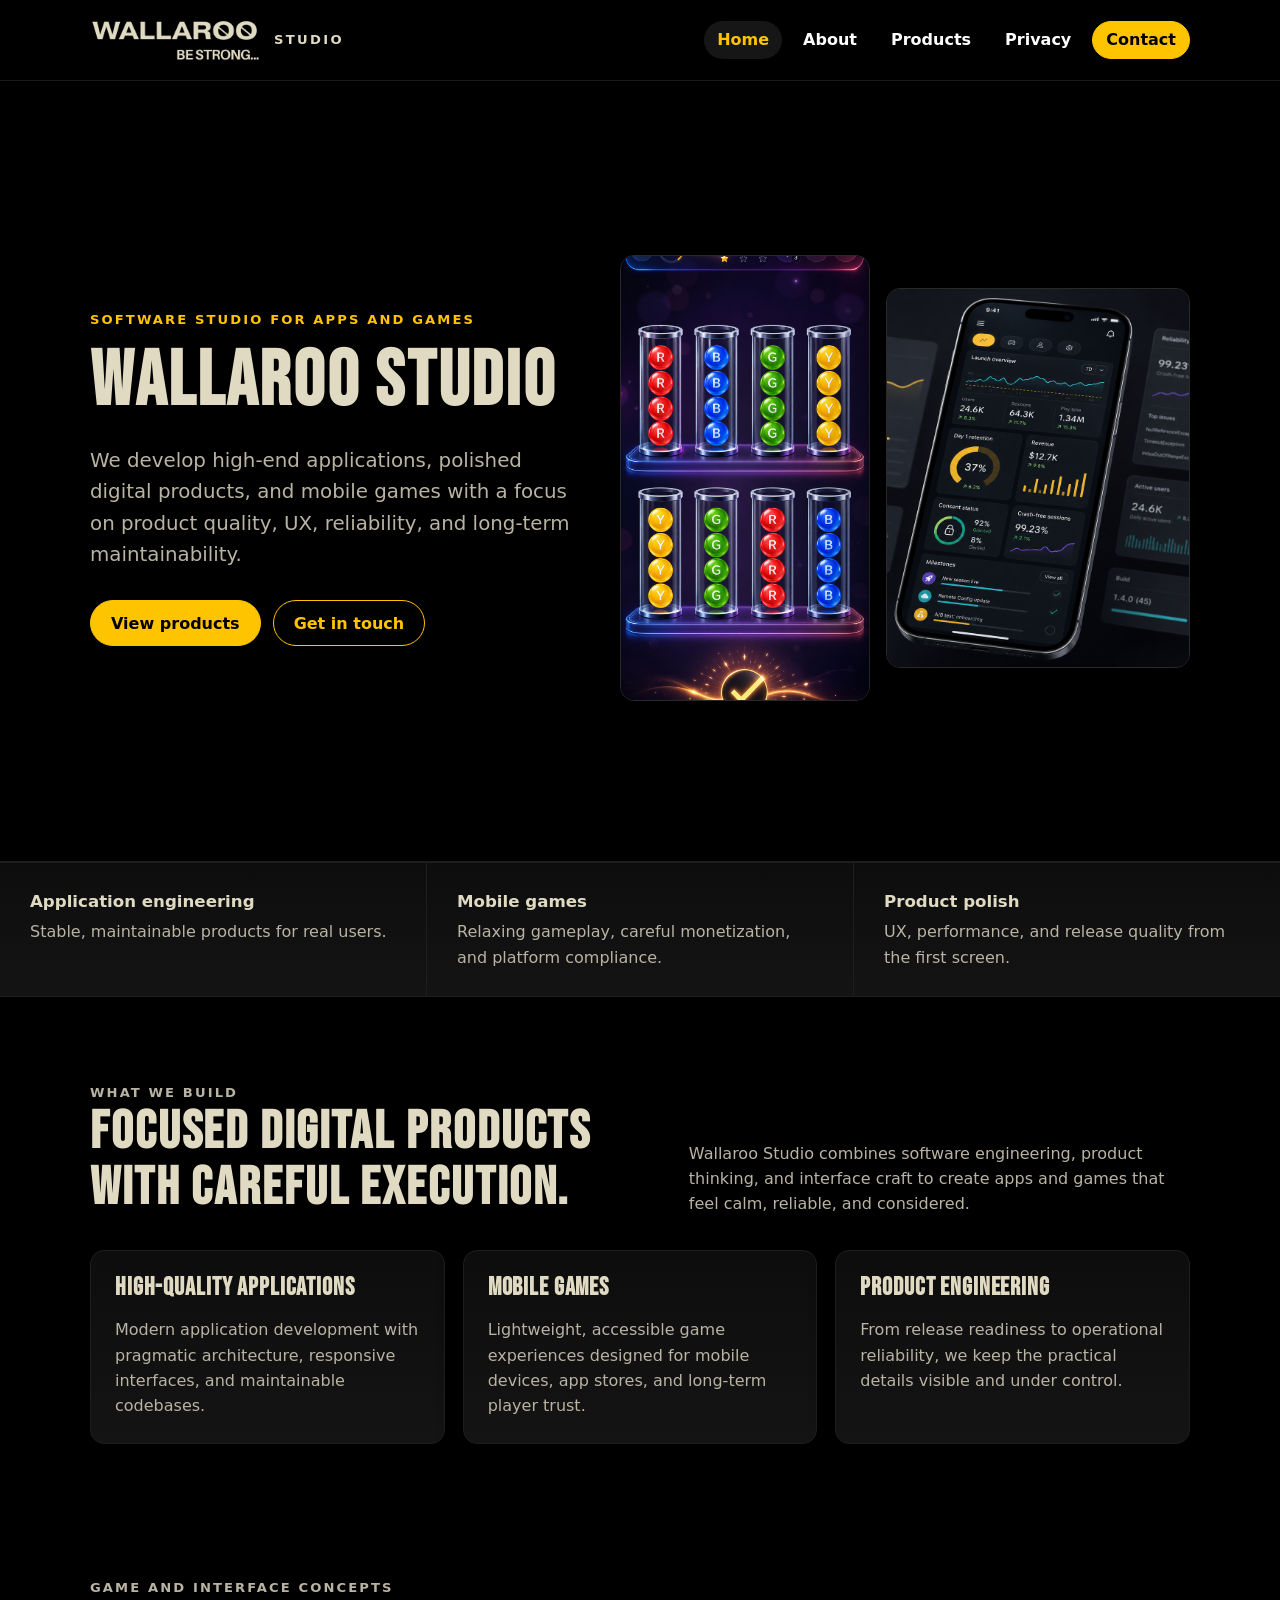
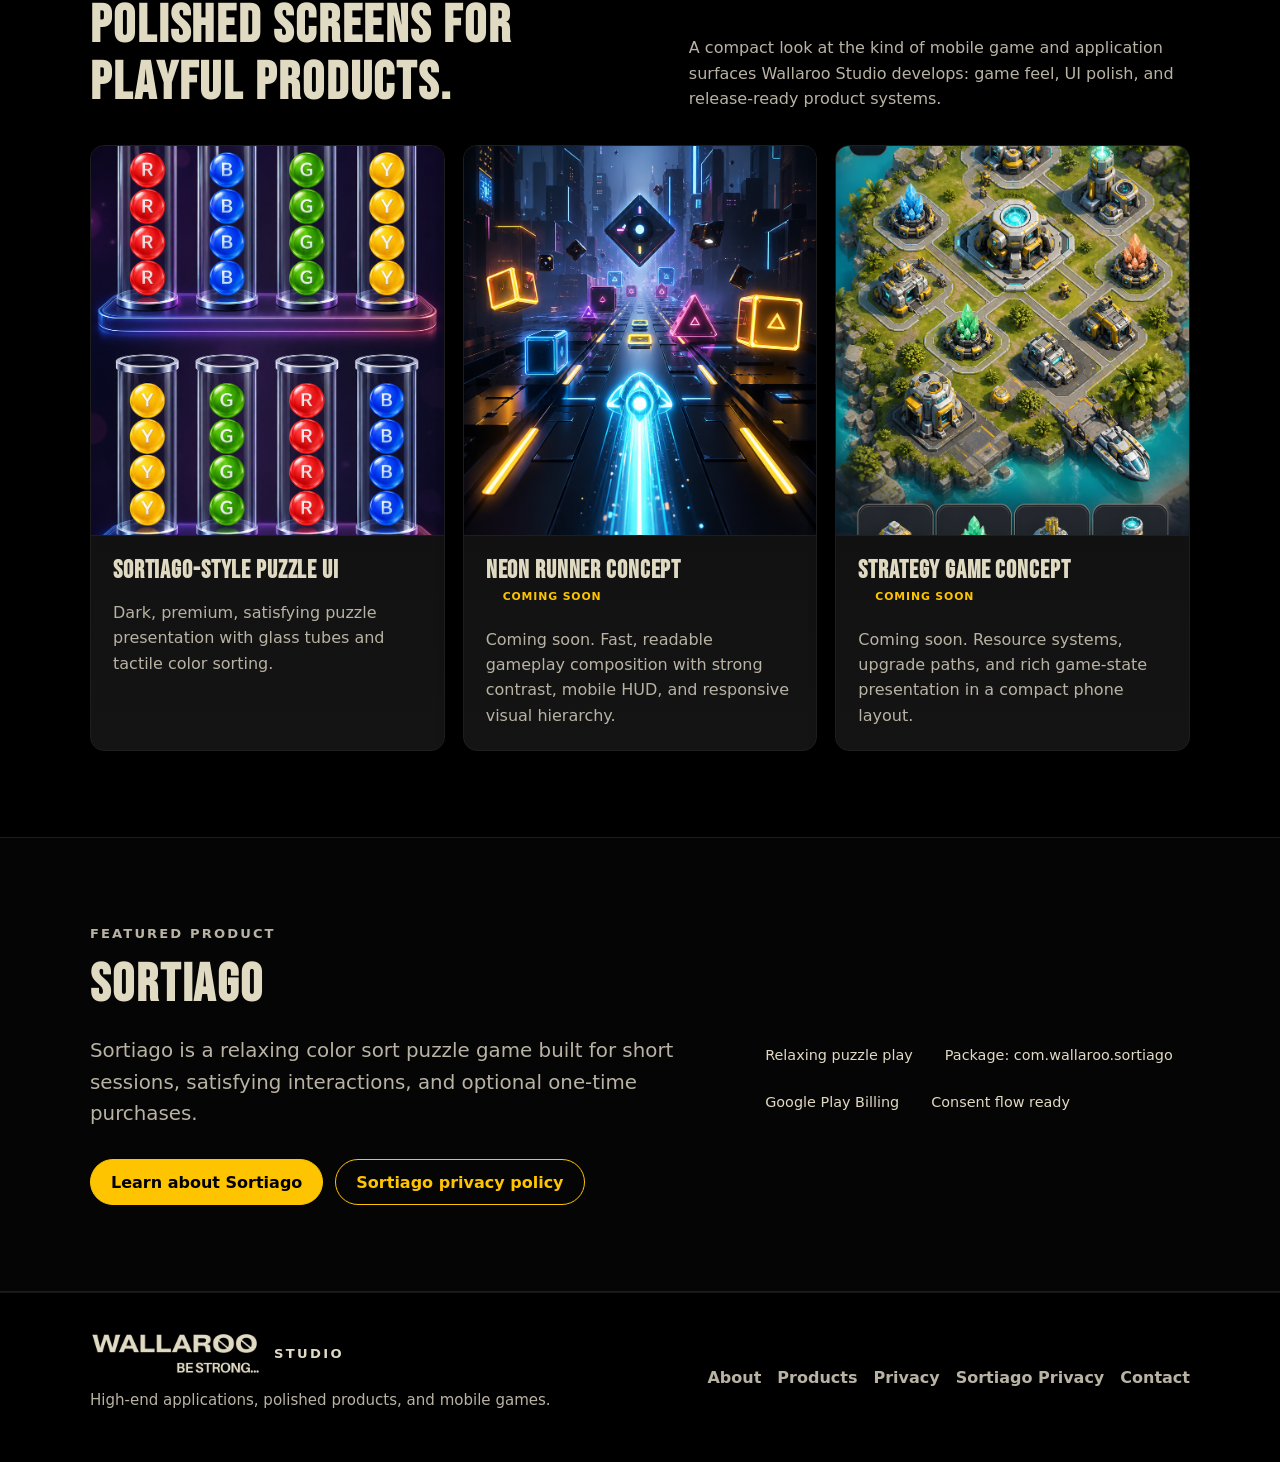
==== commit 5f44244f: "Mark unreleased game concepts as coming soon" ====
--- a/index.html
+++ b/index.html
@@ -116,15 +116,15 @@
           <article class="showcase-card">
             <img src="/assets/game-neon-runner.png" alt="Imaginary neon mobile runner game interface">
             <div class="showcase-copy">
-              <h3>Neon runner concept</h3>
-              <p>Fast, readable gameplay composition with strong contrast, mobile HUD, and responsive visual hierarchy.</p>
+              <h3>Neon runner concept <span class="status-badge">Coming soon</span></h3>
+              <p>Coming soon. Fast, readable gameplay composition with strong contrast, mobile HUD, and responsive visual hierarchy.</p>
             </div>
           </article>
           <article class="showcase-card">
             <img src="/assets/game-island-strategy.png" alt="Imaginary mobile strategy game interface with island base">
             <div class="showcase-copy">
-              <h3>Strategy game concept</h3>
-              <p>Resource systems, upgrade paths, and rich game-state presentation in a compact phone layout.</p>
+              <h3>Strategy game concept <span class="status-badge">Coming soon</span></h3>
+              <p>Coming soon. Resource systems, upgrade paths, and rich game-state presentation in a compact phone layout.</p>
             </div>
           </article>
         </div>
--- a/assets/site.css
+++ b/assets/site.css
@@ -395,6 +395,24 @@
   padding: 22px;
 }
 
+.status-badge {
+  display: inline-flex;
+  align-items: center;
+  min-height: 24px;
+  margin-left: 8px;
+  padding: 0 9px;
+  border: 1px solid rgba(var(--brand-rgb), .42);
+  border-radius: 999px;
+  background: rgba(var(--brand-rgb), .1);
+  color: var(--brand);
+  font-family: Inter, ui-sans-serif, system-ui, -apple-system, BlinkMacSystemFont, "Segoe UI", sans-serif;
+  font-size: .68rem;
+  font-weight: 900;
+  letter-spacing: .08em;
+  text-transform: uppercase;
+  vertical-align: middle;
+}
+
 .feature-band {
   border-top: 1px solid var(--line);
   border-bottom: 1px solid var(--line);
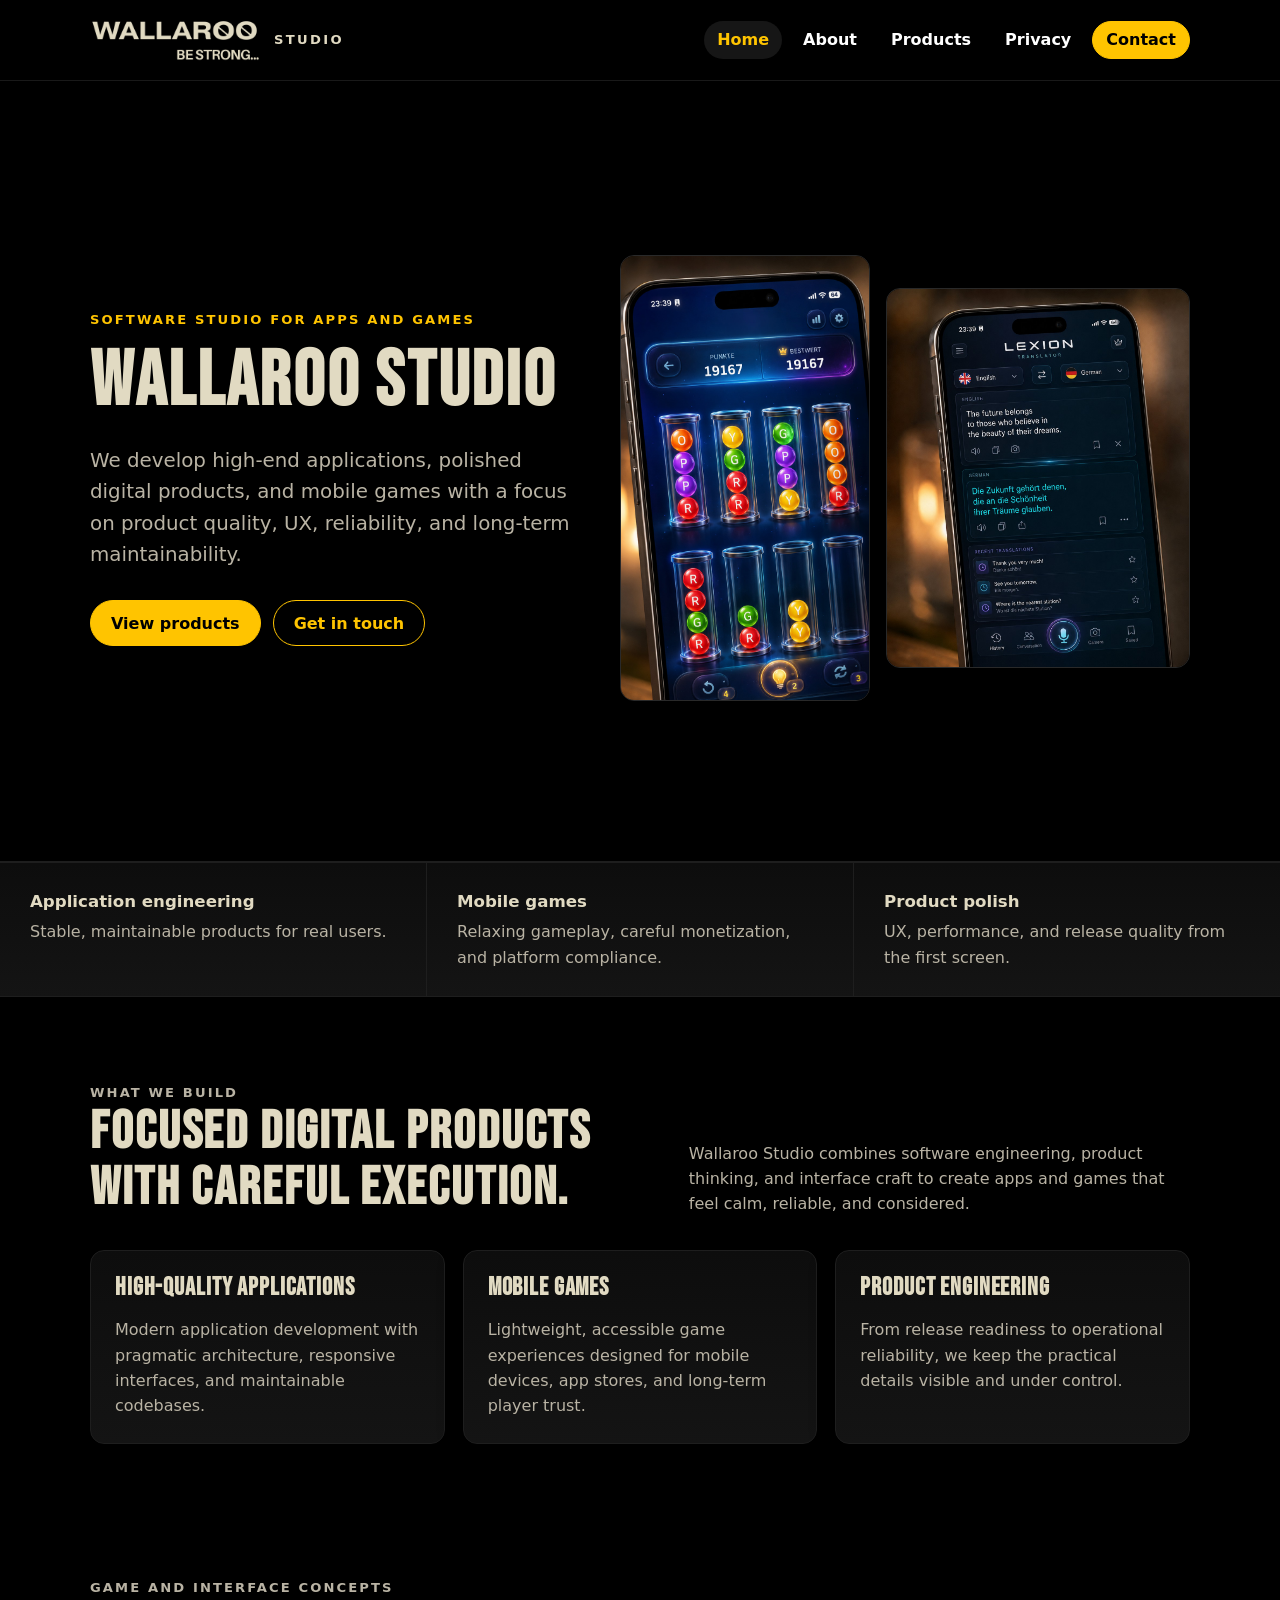
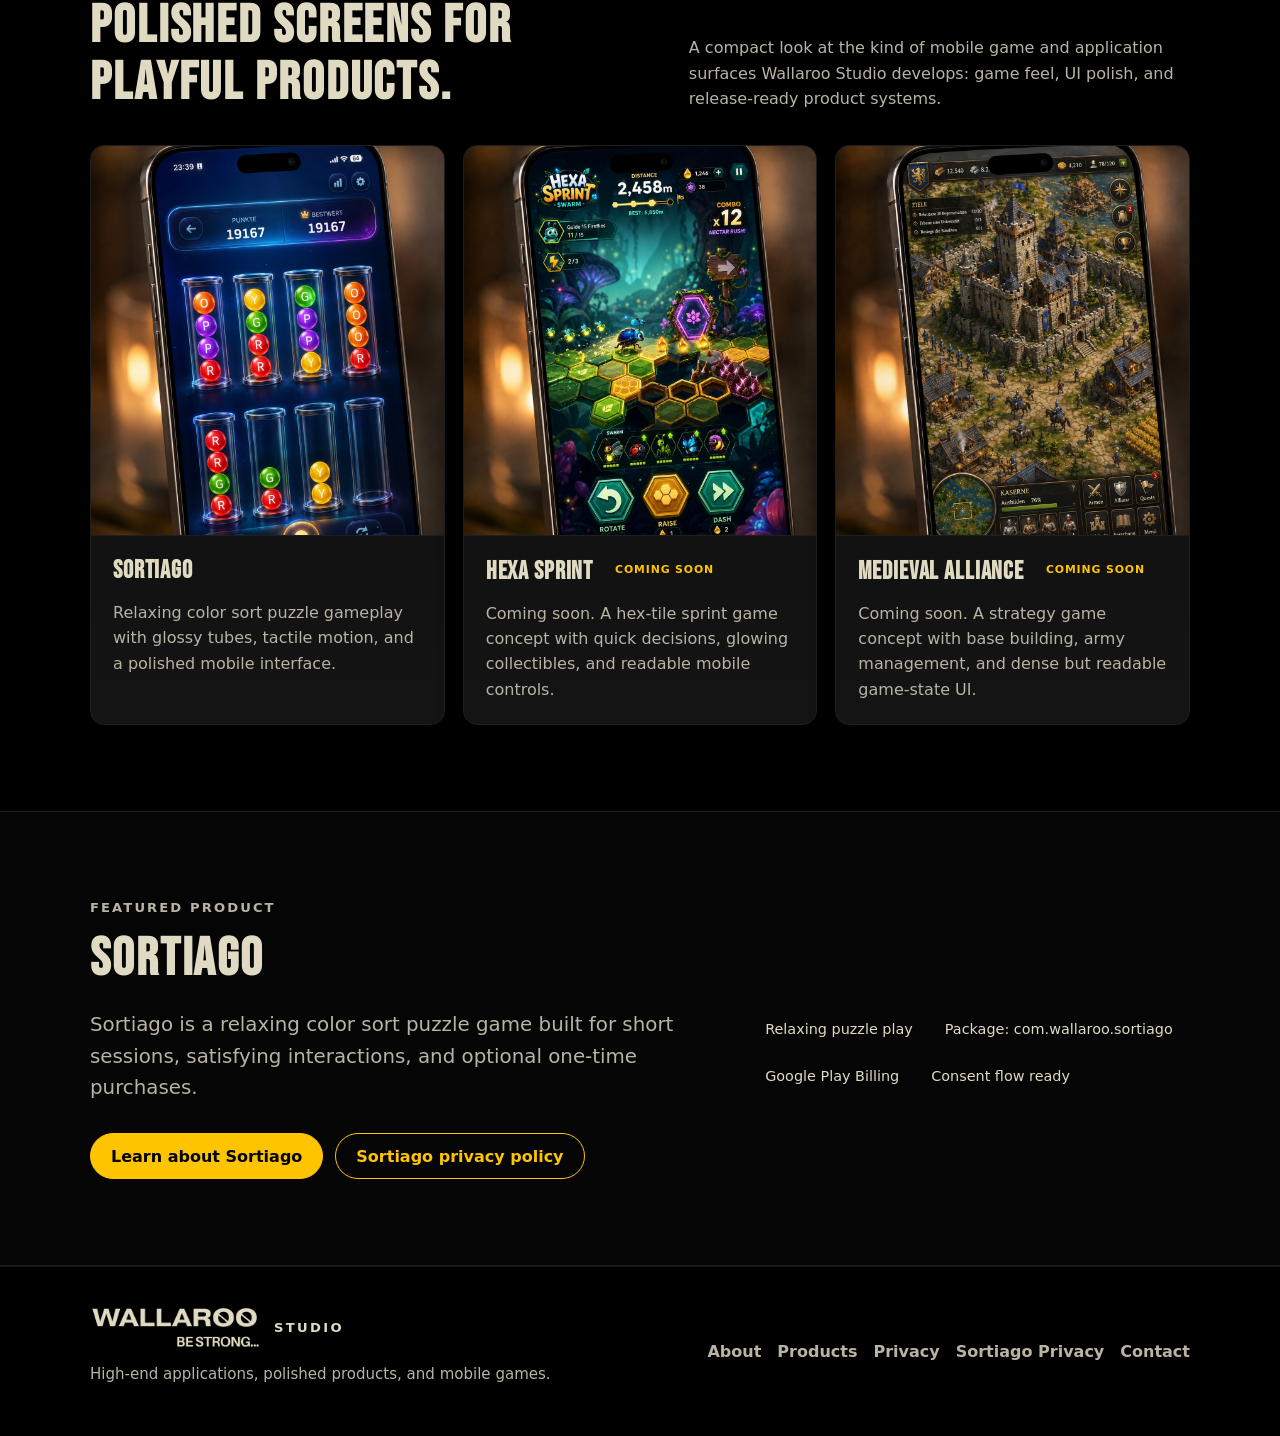
==== commit 593c2ac3: "Replace product images with final assets" ====
--- a/index.html
+++ b/index.html
@@ -48,8 +48,8 @@
             </div>
           </div>
           <div class="hero-media">
-            <img class="hero-tall" src="/assets/game-sortiago-style.png" alt="Sortiago-style glossy color sort puzzle game interface">
-            <img class="hero-wide" src="/assets/app-reliability-dashboard.png" alt="Premium mobile app dashboard interface for product reliability and launch metrics">
+            <img class="hero-tall" src="/assets/sortiago.jpg" alt="Sortiago color sort puzzle game shown on a mobile phone">
+            <img class="hero-wide" src="/assets/Lexion_dict.jpg" alt="Lexion translator app interface shown on a mobile phone">
           </div>
         </div>
       </section>
@@ -107,24 +107,24 @@
         </div>
         <div class="showcase-grid">
           <article class="showcase-card">
-            <img src="/assets/game-sortiago-style.png" alt="Glossy Sortiago-style color sort puzzle game screen">
+            <img src="/assets/sortiago.jpg" alt="Sortiago color sort puzzle game interface on a mobile phone">
             <div class="showcase-copy">
-              <h3>Sortiago-style puzzle UI</h3>
-              <p>Dark, premium, satisfying puzzle presentation with glass tubes and tactile color sorting.</p>
+              <h3>Sortiago</h3>
+              <p>Relaxing color sort puzzle gameplay with glossy tubes, tactile motion, and a polished mobile interface.</p>
             </div>
           </article>
           <article class="showcase-card">
-            <img src="/assets/game-neon-runner.png" alt="Imaginary neon mobile runner game interface">
+            <img src="/assets/Hexa_sprint.jpg" alt="Hexa Sprint mobile game interface on a forest hex-tile track">
             <div class="showcase-copy">
-              <h3>Neon runner concept <span class="status-badge">Coming soon</span></h3>
-              <p>Coming soon. Fast, readable gameplay composition with strong contrast, mobile HUD, and responsive visual hierarchy.</p>
+              <h3>Hexa Sprint <span class="status-badge">Coming soon</span></h3>
+              <p>Coming soon. A hex-tile sprint game concept with quick decisions, glowing collectibles, and readable mobile controls.</p>
             </div>
           </article>
           <article class="showcase-card">
-            <img src="/assets/game-island-strategy.png" alt="Imaginary mobile strategy game interface with island base">
+            <img src="/assets/MA_strategy.jpg" alt="Medieval Alliance strategy game interface on a mobile phone">
             <div class="showcase-copy">
-              <h3>Strategy game concept <span class="status-badge">Coming soon</span></h3>
-              <p>Coming soon. Resource systems, upgrade paths, and rich game-state presentation in a compact phone layout.</p>
+              <h3>Medieval Alliance <span class="status-badge">Coming soon</span></h3>
+              <p>Coming soon. A strategy game concept with base building, army management, and dense but readable game-state UI.</p>
             </div>
           </article>
         </div>
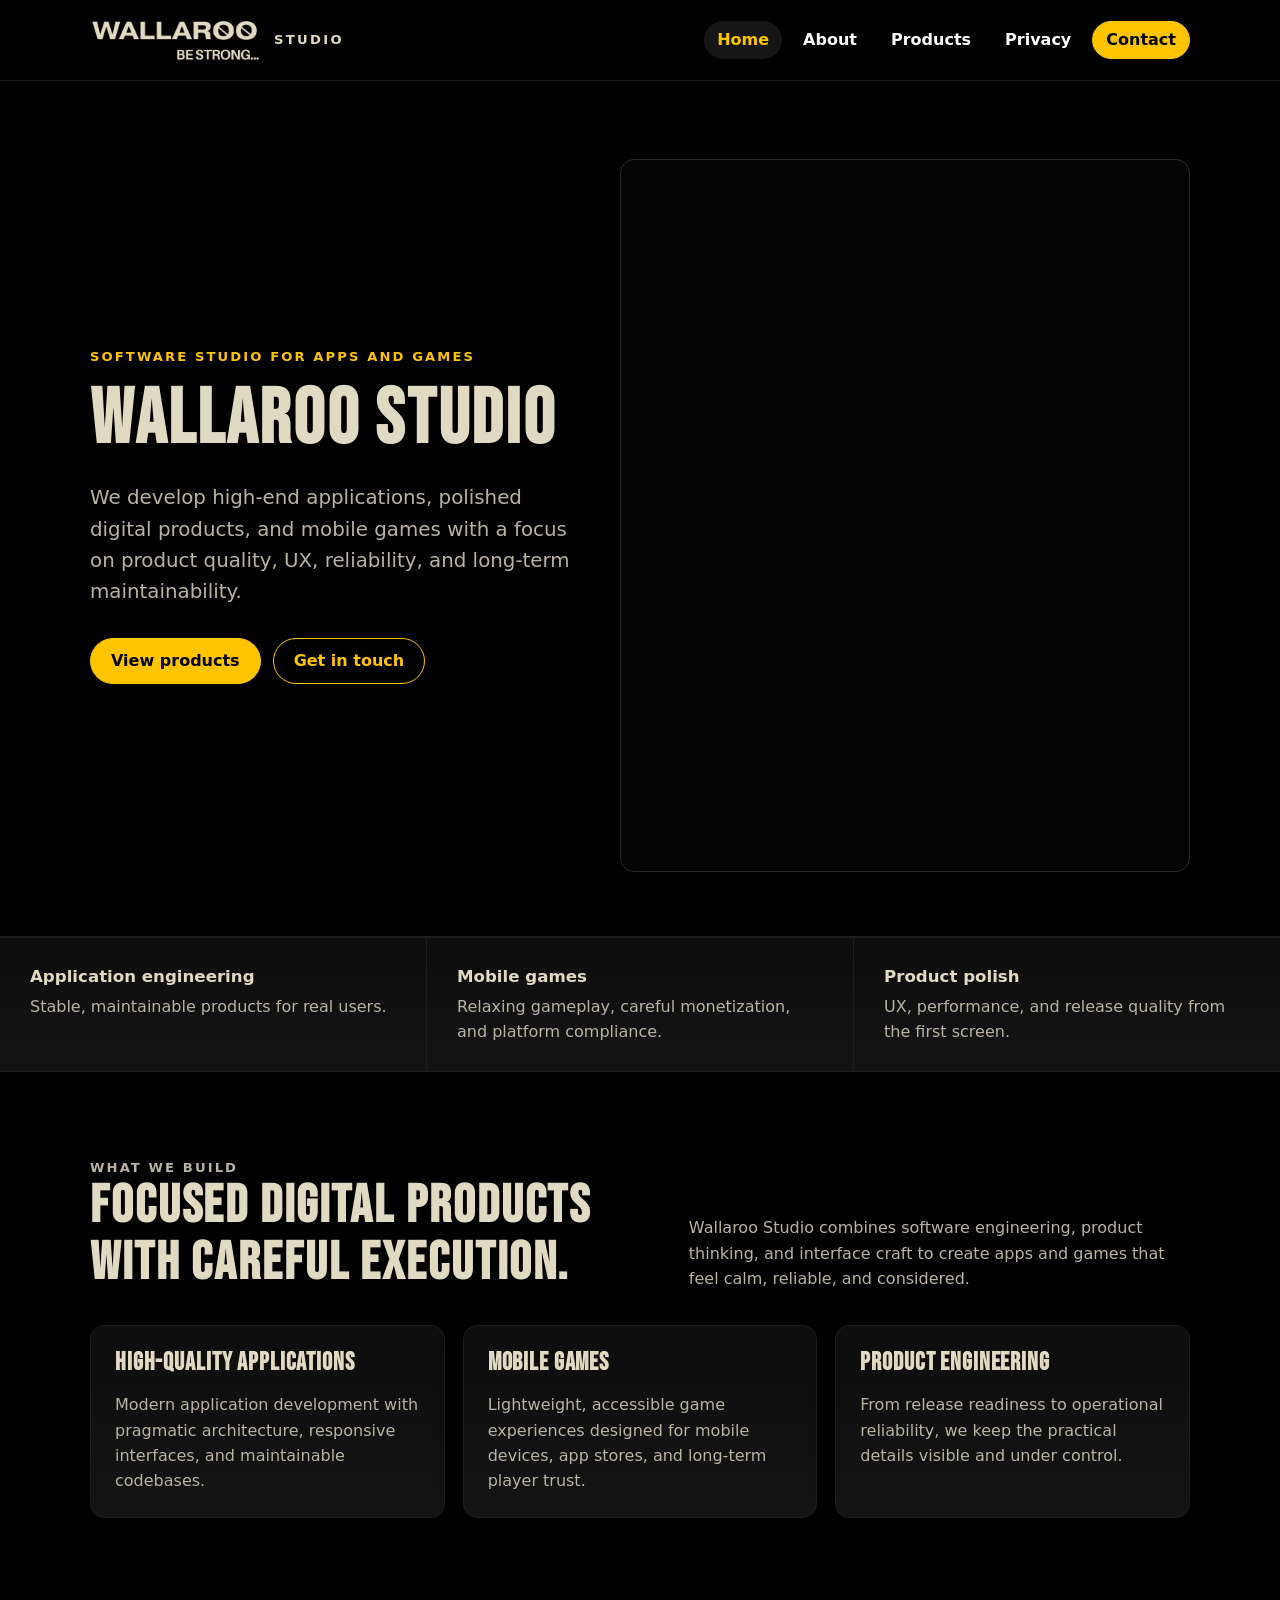
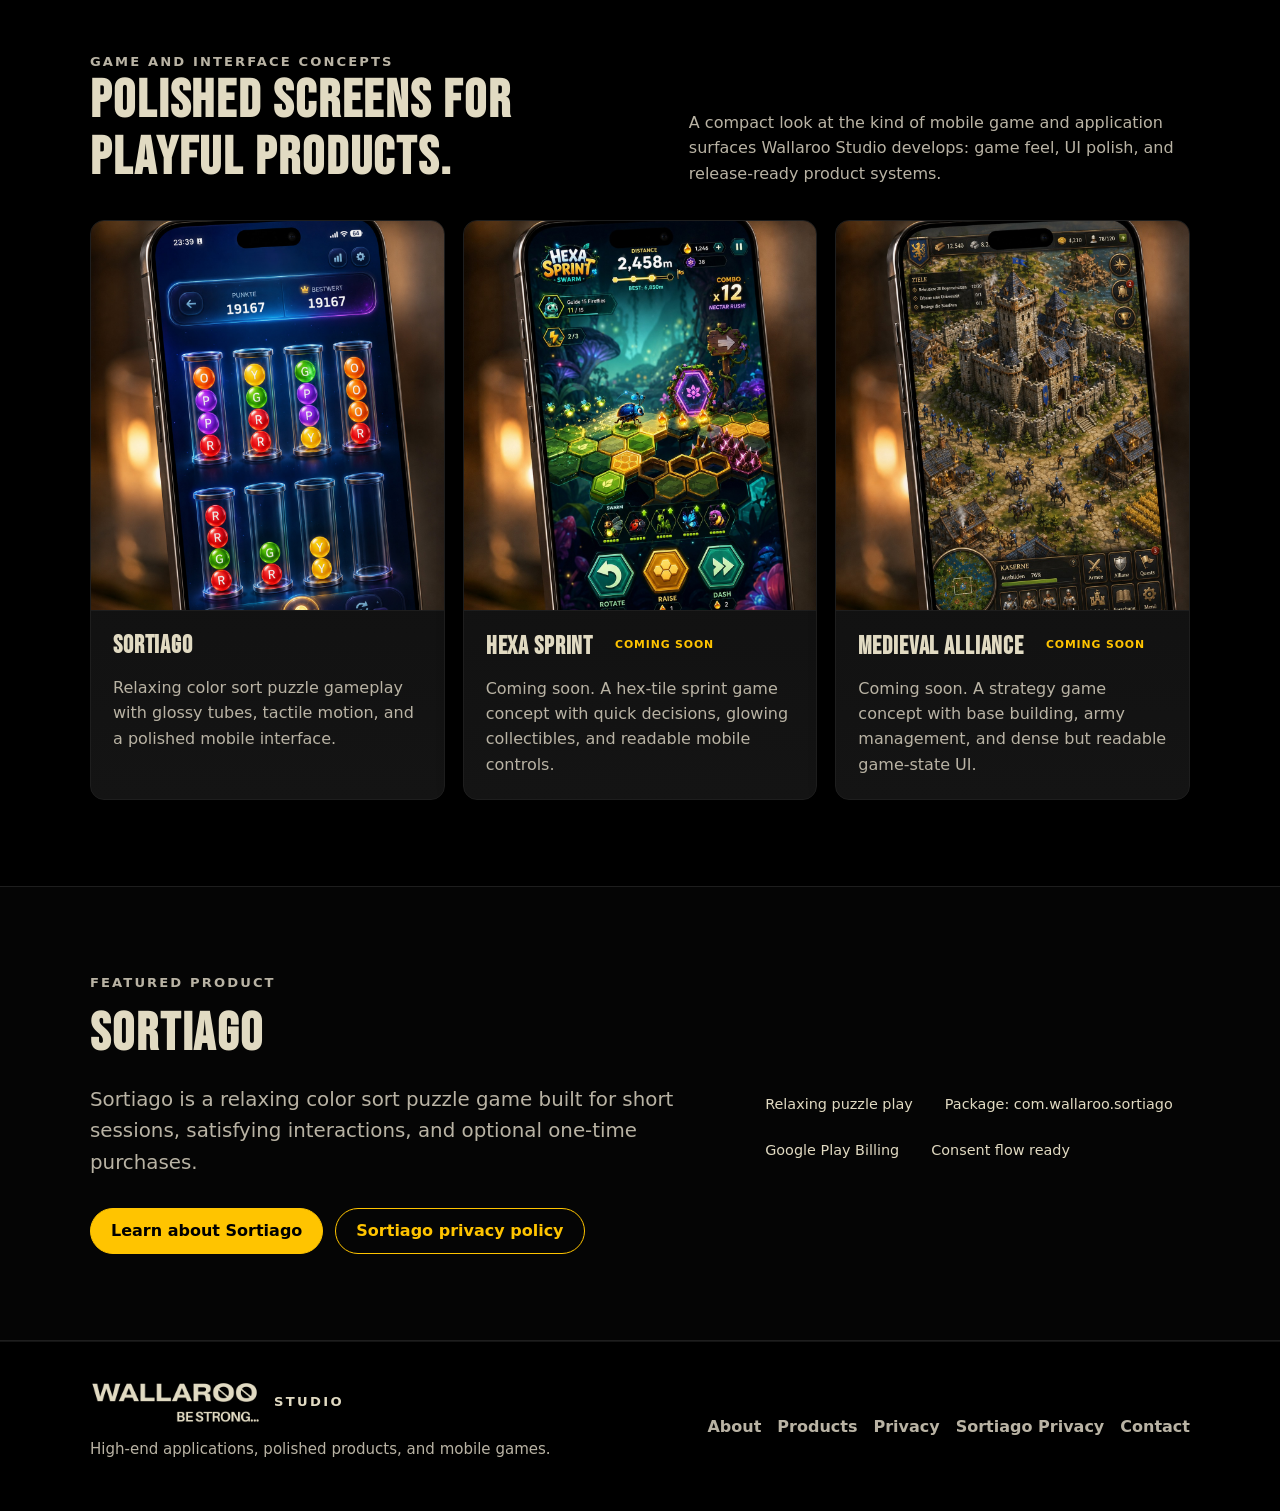
==== commit 640524ec: "Add hero product slideshow" ====
--- a/index.html
+++ b/index.html
@@ -47,9 +47,13 @@
               <a class="button secondary" href="/contact/">Get in touch</a>
             </div>
           </div>
-          <div class="hero-media">
-            <img class="hero-tall" src="/assets/sortiago.jpg" alt="Sortiago color sort puzzle game shown on a mobile phone">
-            <img class="hero-wide" src="/assets/Lexion_dict.jpg" alt="Lexion translator app interface shown on a mobile phone">
+          <div class="hero-media" aria-label="Wallaroo Studio product slideshow">
+            <div class="hero-slideshow">
+              <img class="hero-slide" src="/assets/sortiago.jpg" alt="Sortiago color sort puzzle game shown on a mobile phone">
+              <img class="hero-slide" src="/assets/Hexa_sprint.jpg" alt="Hexa Sprint mobile game interface on a forest hex-tile track">
+              <img class="hero-slide" src="/assets/MA_strategy.jpg" alt="Medieval Alliance strategy game interface on a mobile phone">
+              <img class="hero-slide" src="/assets/Lexion_dict.jpg" alt="Lexion translator app interface shown on a mobile phone">
+            </div>
           </div>
         </div>
       </section>
--- a/assets/site.css
+++ b/assets/site.css
@@ -264,31 +264,90 @@
 }
 
 .hero-media {
-  display: grid;
-  grid-template-columns: .76fr .92fr;
-  gap: 16px;
-  align-items: center;
-}
-
-.hero-media img,
+  position: relative;
+  display: block;
+  min-width: 0;
+}
+
 .product-shot img,
 .showcase-card img {
   width: 100%;
   object-fit: cover;
 }
 
-.hero-media img {
+.hero-slideshow {
+  position: relative;
+  width: min(100%, 620px);
+  aspect-ratio: 4 / 5;
+  margin-left: auto;
+  overflow: hidden;
   border: 1px solid var(--soft-line);
   border-radius: var(--radius-md);
   box-shadow: var(--shadow);
-}
-
-.hero-media .hero-tall {
-  aspect-ratio: 9 / 16;
-}
-
-.hero-media .hero-wide {
-  aspect-ratio: 4 / 5;
+  background: #050505;
+}
+
+.hero-slideshow::before {
+  content: "";
+  position: absolute;
+  inset: 0;
+  z-index: 2;
+  pointer-events: none;
+  background:
+    linear-gradient(180deg, rgba(0, 0, 0, .06), transparent 22%, transparent 72%, rgba(0, 0, 0, .28)),
+    radial-gradient(circle at 16% 16%, rgba(var(--brand-rgb), .22), transparent 14rem);
+}
+
+.hero-slide {
+  position: absolute;
+  inset: 0;
+  width: 100%;
+  height: 100%;
+  object-fit: cover;
+  opacity: 0;
+  transform: scale(1.07) translate3d(0, 0, 0);
+  animation: heroProductSlideshow 28s infinite;
+}
+
+.hero-slide:nth-child(1) {
+  object-position: 55% 52%;
+  animation-delay: 0s;
+}
+
+.hero-slide:nth-child(2) {
+  object-position: 54% 50%;
+  animation-delay: 7s;
+}
+
+.hero-slide:nth-child(3) {
+  object-position: 54% 48%;
+  animation-delay: 14s;
+}
+
+.hero-slide:nth-child(4) {
+  object-position: 52% 50%;
+  animation-delay: 21s;
+}
+
+@keyframes heroProductSlideshow {
+  0% {
+    opacity: 0;
+    transform: scale(1.11) translateY(1.5%);
+  }
+  5% {
+    opacity: 1;
+  }
+  24% {
+    opacity: 1;
+    transform: scale(1.02) translateY(-1.5%);
+  }
+  30% {
+    opacity: 0;
+    transform: scale(1.01) translateY(-2%);
+  }
+  100% {
+    opacity: 0;
+  }
 }
 
 .proof-strip {
@@ -631,12 +690,9 @@
     font-size: .72rem;
   }
 
-  .hero-media {
-    grid-template-columns: 1fr;
-  }
-
-  .hero-media .hero-wide {
-    display: none;
+  .hero-slideshow {
+    width: 100%;
+    aspect-ratio: 4 / 5.35;
   }
 
   .proof-item,
@@ -650,4 +706,13 @@
     animation: none !important;
     transition: none !important;
   }
-}
+
+  .hero-slide:first-child {
+    opacity: 1;
+    transform: none;
+  }
+
+  .hero-slide:not(:first-child) {
+    opacity: 0;
+  }
+}
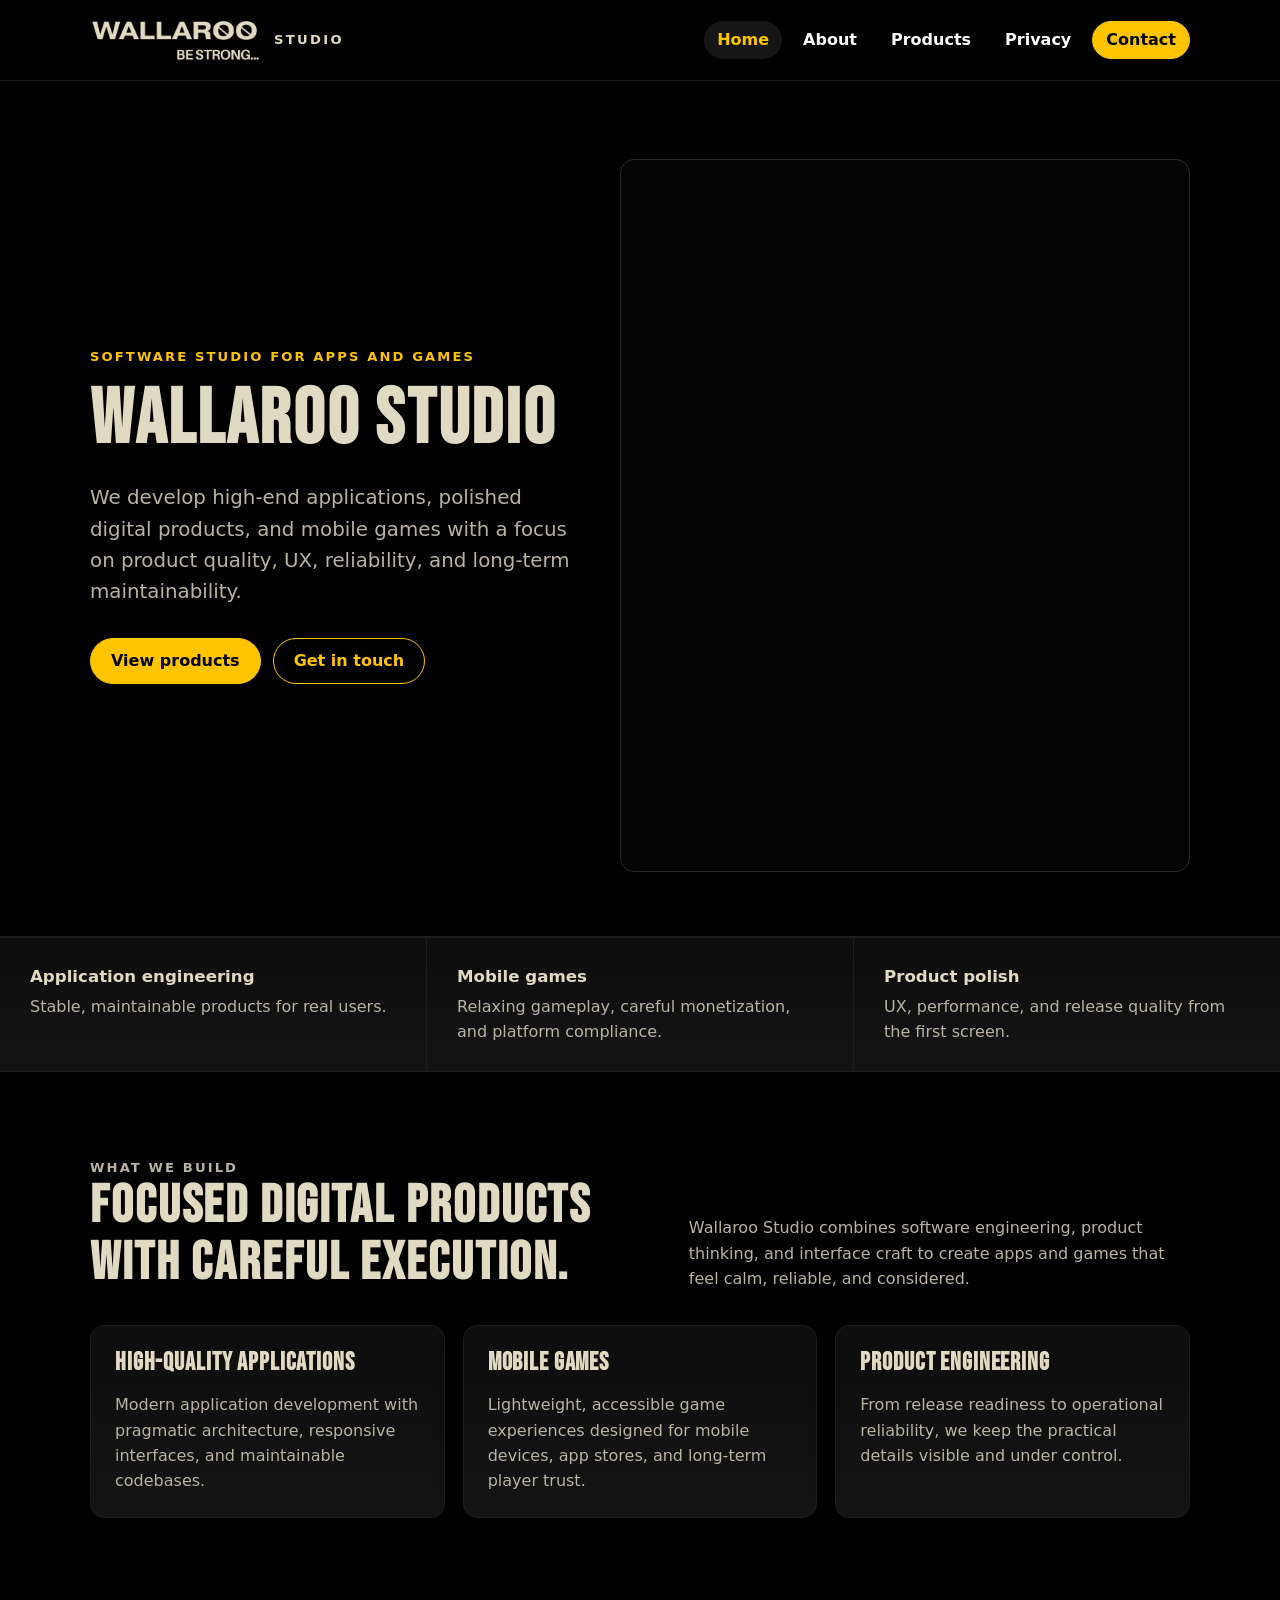
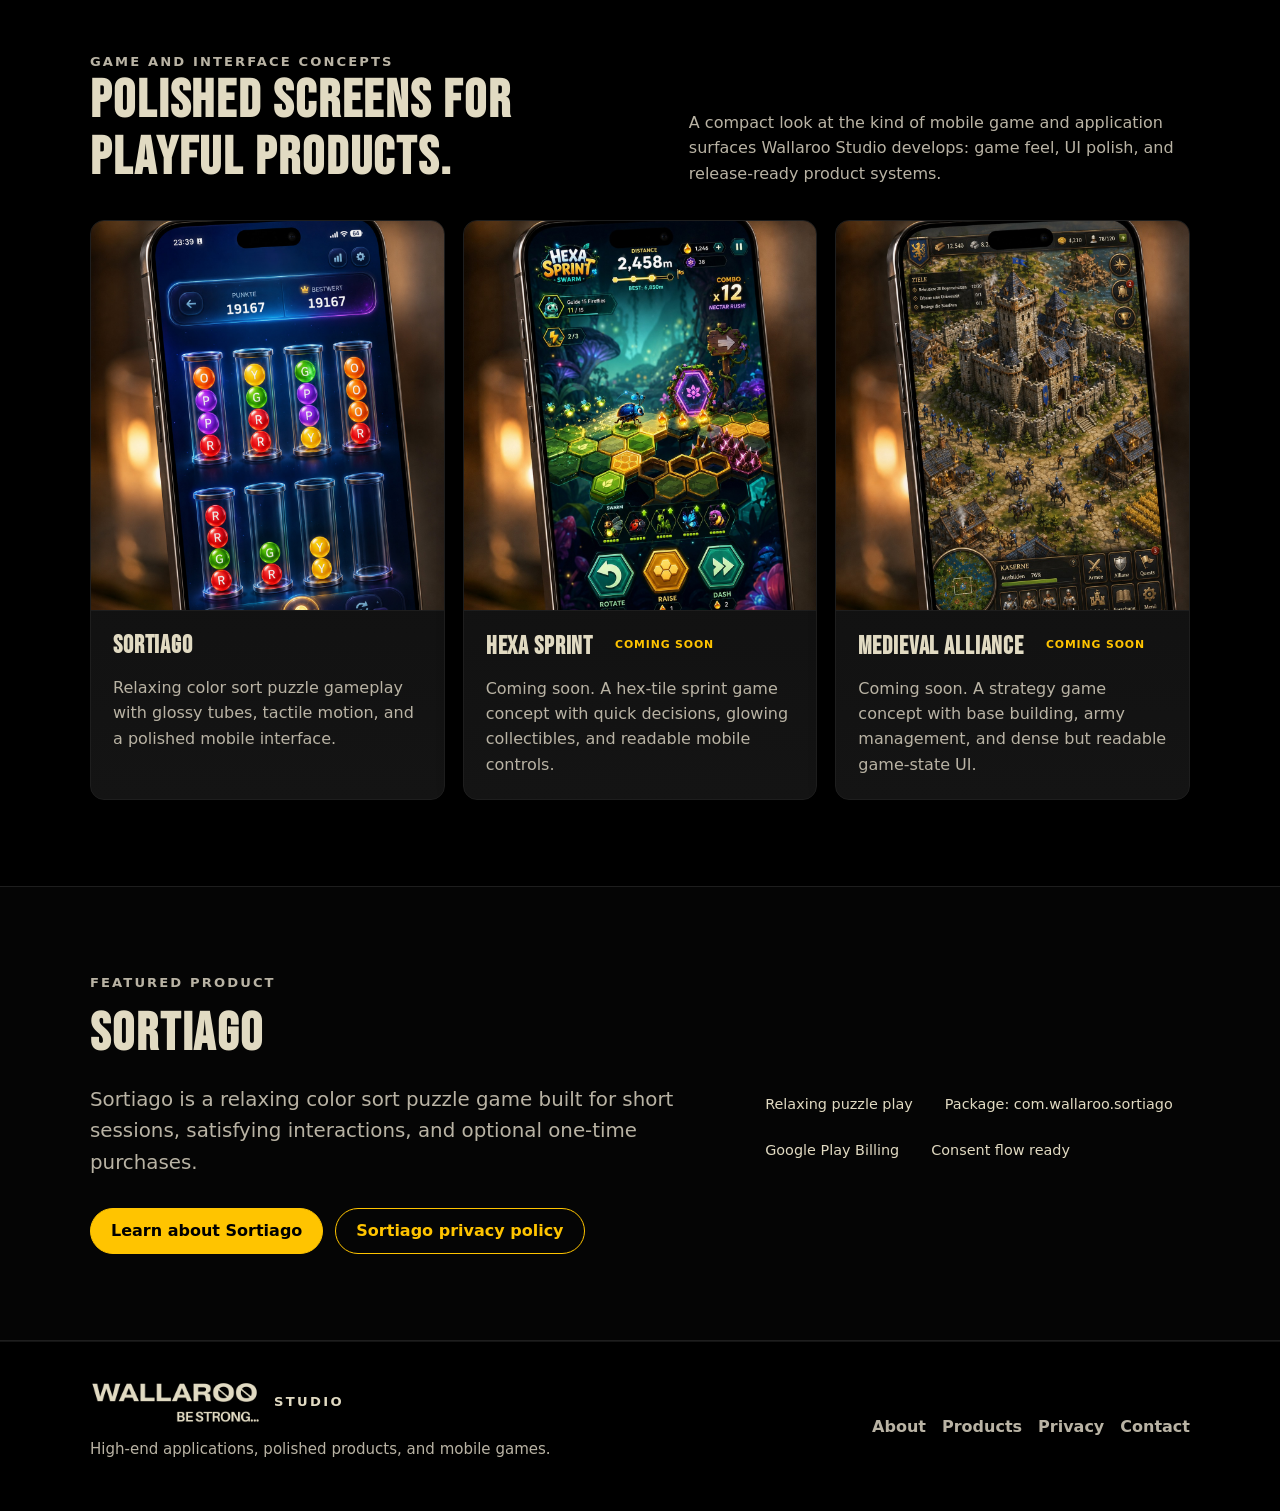
==== commit 0940b93e: "fix: consolidate privacy policy URL" ====
--- a/index.html
+++ b/index.html
@@ -10,7 +10,7 @@
     <meta property="og:description" content="High-end applications, product engineering, UX, reliability, and mobile games.">
     <meta property="og:type" content="website">
     <meta property="og:url" content="https://wallaroo.studio/">
-    <link rel="icon" href="/assets/logo.svg" type="image/svg+xml">
+    <link rel="icon" href="/assets/favicon.svg" type="image/svg+xml">
     <link rel="preconnect" href="https://fonts.googleapis.com">
     <link rel="preconnect" href="https://fonts.gstatic.com" crossorigin>
     <link href="https://fonts.googleapis.com/css2?family=Bebas+Neue&display=swap" rel="stylesheet">
@@ -27,7 +27,7 @@
           <li><a href="/" aria-current="page">Home</a></li>
           <li><a href="/about/">About</a></li>
           <li><a href="/products/">Products</a></li>
-          <li><a href="/privacy/">Privacy</a></li>
+          <li><a href="/sortiago/privacy/">Privacy</a></li>
           <li><a class="nav-cta" href="/contact/">Contact</a></li>
         </ul>
       </nav>
@@ -169,8 +169,7 @@
         <div class="footer-links">
           <a href="/about/">About</a>
           <a href="/products/">Products</a>
-          <a href="/privacy/">Privacy</a>
-          <a href="/sortiago/privacy/">Sortiago Privacy</a>
+          <a href="/sortiago/privacy/">Privacy</a>
           <a href="/contact/">Contact</a>
         </div>
       </div>
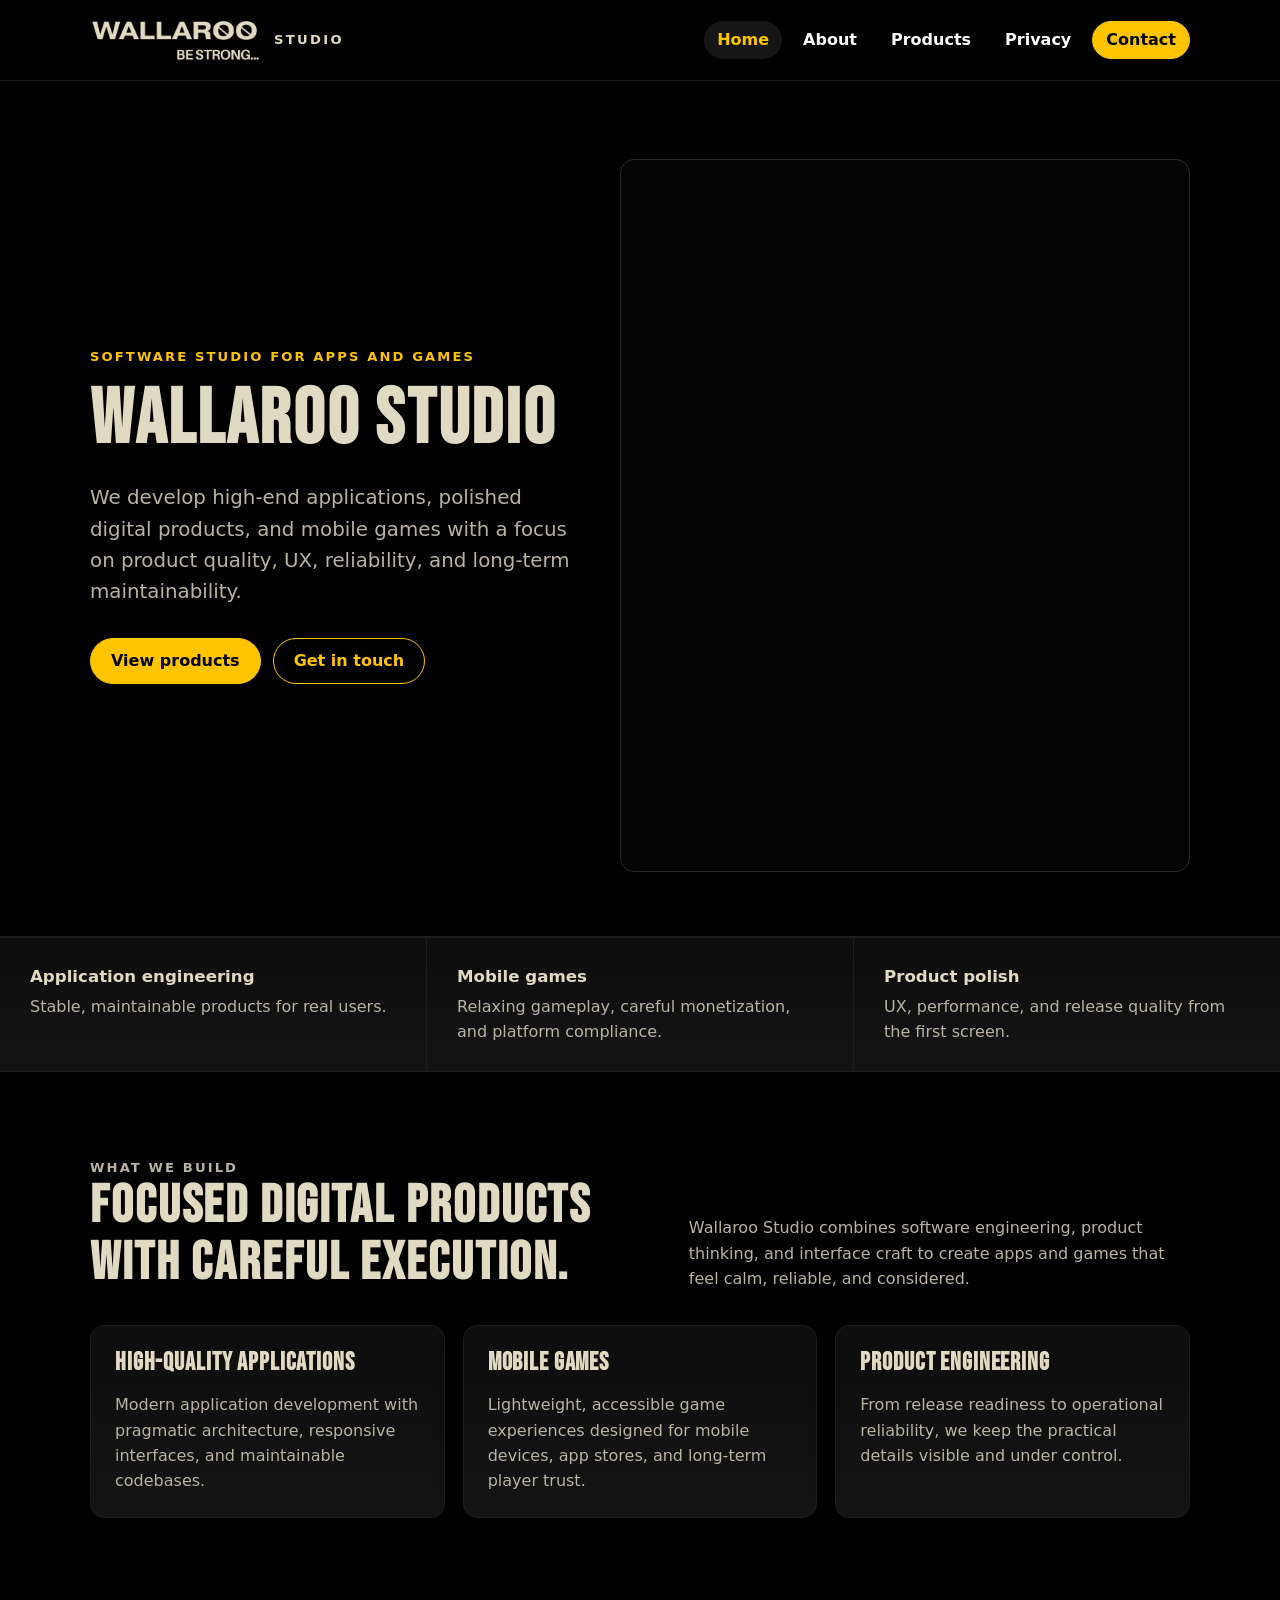
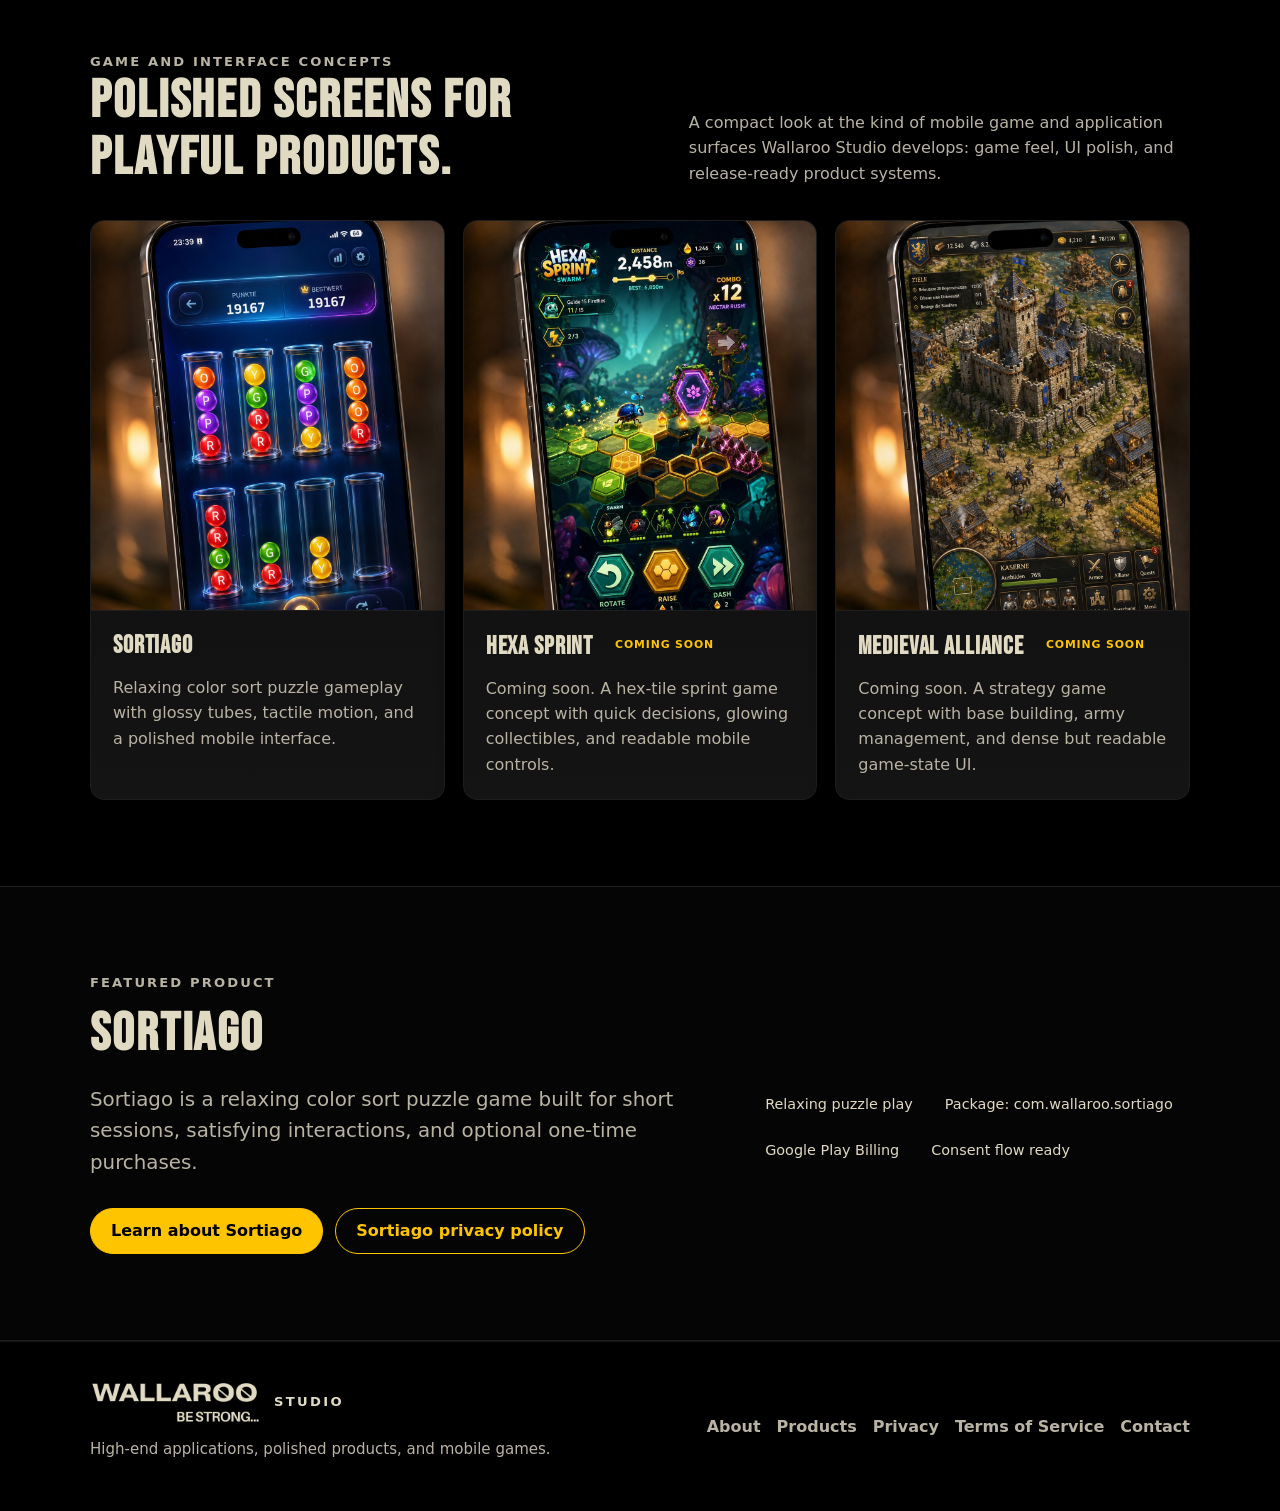
==== commit fcc4ac61: "feat: add Sortiago terms of service" ====
--- a/index.html
+++ b/index.html
@@ -170,6 +170,7 @@
           <a href="/about/">About</a>
           <a href="/products/">Products</a>
           <a href="/sortiago/privacy/">Privacy</a>
+          <a href="/sortiago/terms/">Terms of Service</a>
           <a href="/contact/">Contact</a>
         </div>
       </div>
